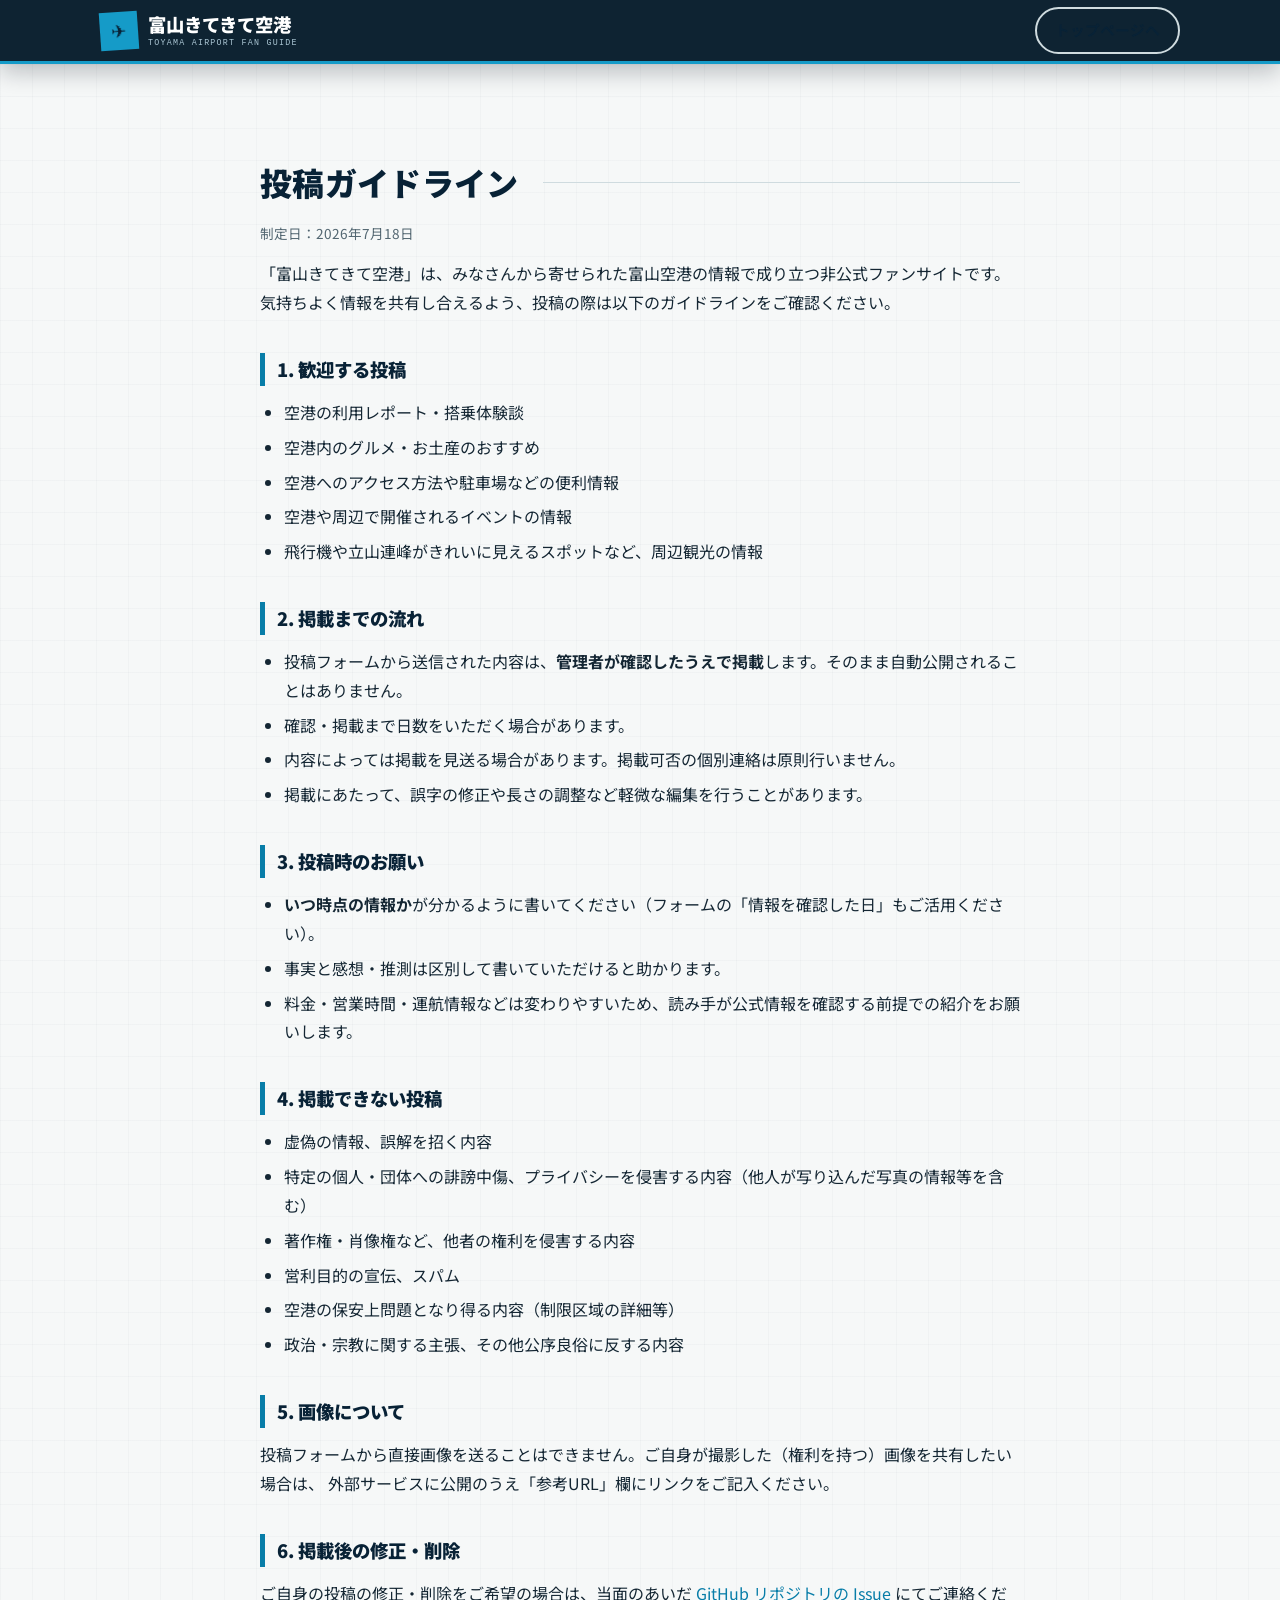
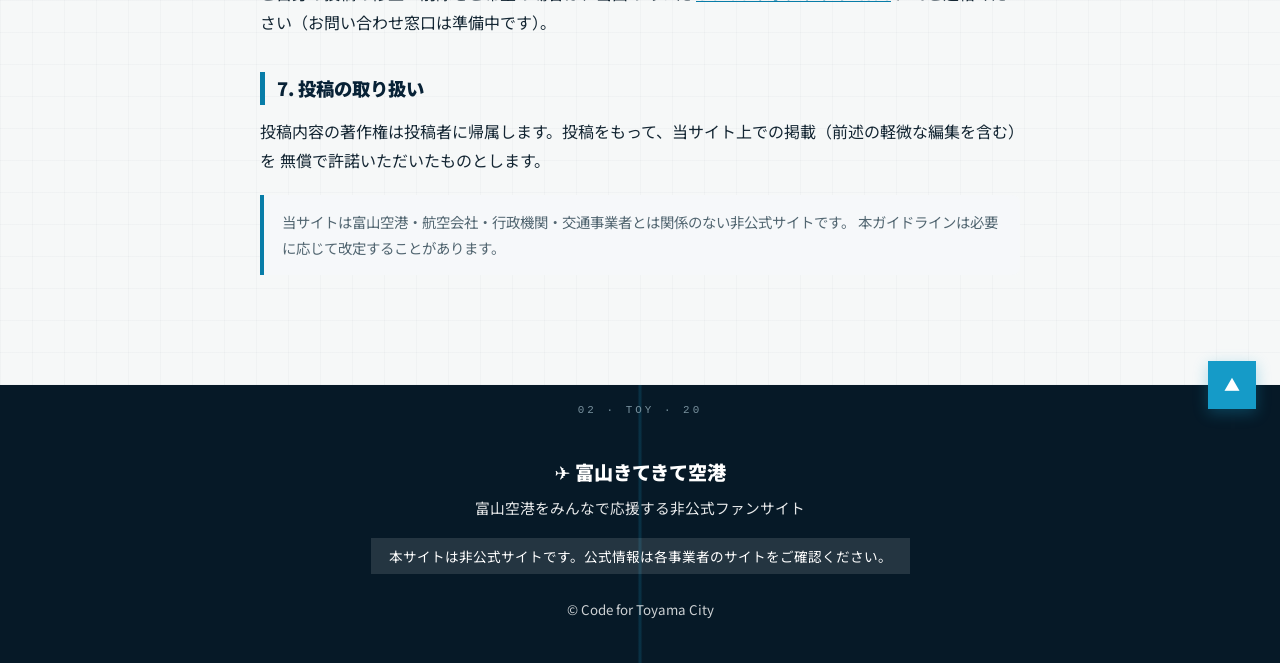
==== guidelines.html @ 268ac0ad "プライバシーポリシー・投稿ガイドライン・公式情報リンク集を独立ページとして追加 - privacy.html / guidelines.html / links.html を共通デザインで新設 - ト" ====
<!DOCTYPE html>
<html lang="ja">
<head>
  <meta charset="UTF-8">
  <meta name="viewport" content="width=device-width, initial-scale=1.0">
  <title>投稿ガイドライン｜富山きてきて空港</title>
  <meta name="description" content="富山空港を応援する非公式ファンサイト「富山きてきて空港」の投稿ガイドラインです。投稿から掲載までの流れと、投稿時のお願いをまとめています。">
  <link rel="canonical" href="https://codefortoyama.github.io/kitekite/guidelines.html">
  <link rel="icon" href="data:image/svg+xml,%3Csvg xmlns='http://www.w3.org/2000/svg' viewBox='0 0 100 100'%3E%3Crect width='100' height='100' rx='20' fill='%232b8fd6'/%3E%3Ctext x='50' y='68' font-size='52' text-anchor='middle'%3E%E2%9C%88%EF%B8%8F%3C/text%3E%3C/svg%3E">
  <link rel="preconnect" href="https://fonts.googleapis.com">
  <link rel="preconnect" href="https://fonts.gstatic.com" crossorigin>
  <link href="https://fonts.googleapis.com/css2?family=Noto+Sans+JP:wght@400;500;700;900&display=swap" rel="stylesheet">
  <link rel="stylesheet" href="css/style.css">
</head>
<body id="top" class="subpage">

  <header class="site-header is-scrolled">
    <div class="header-inner">
      <a class="site-logo" href="./">
        <span class="logo-mark" aria-hidden="true">✈</span>
        <span class="logo-copy">富山きてきて空港<small>TOYAMA AIRPORT FAN GUIDE</small></span>
      </a>
      <a class="subpage-back" href="./">トップページへ</a>
    </div>
  </header>

  <main class="subpage-main">
    <section class="section">
      <div class="section-inner section-inner-narrow doc">
        <h1 class="section-title">投稿ガイドライン</h1>
        <p class="doc-date">制定日：2026年7月18日</p>

        <p>
          「富山きてきて空港」は、みなさんから寄せられた富山空港の情報で成り立つ非公式ファンサイトです。
          気持ちよく情報を共有し合えるよう、投稿の際は以下のガイドラインをご確認ください。
        </p>

        <h2>1. 歓迎する投稿</h2>
        <ul>
          <li>空港の利用レポート・搭乗体験談</li>
          <li>空港内のグルメ・お土産のおすすめ</li>
          <li>空港へのアクセス方法や駐車場などの便利情報</li>
          <li>空港や周辺で開催されるイベントの情報</li>
          <li>飛行機や立山連峰がきれいに見えるスポットなど、周辺観光の情報</li>
        </ul>

        <h2>2. 掲載までの流れ</h2>
        <ul>
          <li>投稿フォームから送信された内容は、<strong>管理者が確認したうえで掲載</strong>します。そのまま自動公開されることはありません。</li>
          <li>確認・掲載まで日数をいただく場合があります。</li>
          <li>内容によっては掲載を見送る場合があります。掲載可否の個別連絡は原則行いません。</li>
          <li>掲載にあたって、誤字の修正や長さの調整など軽微な編集を行うことがあります。</li>
        </ul>

        <h2>3. 投稿時のお願い</h2>
        <ul>
          <li><strong>いつ時点の情報か</strong>が分かるように書いてください（フォームの「情報を確認した日」もご活用ください）。</li>
          <li>事実と感想・推測は区別して書いていただけると助かります。</li>
          <li>料金・営業時間・運航情報などは変わりやすいため、読み手が公式情報を確認する前提での紹介をお願いします。</li>
        </ul>

        <h2>4. 掲載できない投稿</h2>
        <ul>
          <li>虚偽の情報、誤解を招く内容</li>
          <li>特定の個人・団体への誹謗中傷、プライバシーを侵害する内容（他人が写り込んだ写真の情報等を含む）</li>
          <li>著作権・肖像権など、他者の権利を侵害する内容</li>
          <li>営利目的の宣伝、スパム</li>
          <li>空港の保安上問題となり得る内容（制限区域の詳細等）</li>
          <li>政治・宗教に関する主張、その他公序良俗に反する内容</li>
        </ul>

        <h2>5. 画像について</h2>
        <p>
          投稿フォームから直接画像を送ることはできません。ご自身が撮影した（権利を持つ）画像を共有したい場合は、
          外部サービスに公開のうえ「参考URL」欄にリンクをご記入ください。
        </p>

        <h2>6. 掲載後の修正・削除</h2>
        <p>
          ご自身の投稿の修正・削除をご希望の場合は、当面のあいだ
          <a href="https://github.com/codefortoyama/kitekite/issues" target="_blank" rel="noopener noreferrer">GitHub リポジトリの Issue</a>
          にてご連絡ください（お問い合わせ窓口は準備中です）。
        </p>

        <h2>7. 投稿の取り扱い</h2>
        <p>
          投稿内容の著作権は投稿者に帰属します。投稿をもって、当サイト上での掲載（前述の軽微な編集を含む）を
          無償で許諾いただいたものとします。
        </p>

        <p class="doc-note">
          当サイトは富山空港・航空会社・行政機関・交通事業者とは関係のない非公式サイトです。
          本ガイドラインは必要に応じて改定することがあります。
        </p>
      </div>
    </section>
  </main>

  <footer class="site-footer">
    <div class="footer-inner">
      <p class="footer-logo"><span aria-hidden="true">✈</span> 富山きてきて空港</p>
      <p class="footer-tagline">富山空港をみんなで応援する非公式ファンサイト</p>
      <p class="footer-unofficial">本サイトは非公式サイトです。公式情報は各事業者のサイトをご確認ください。</p>
      <p class="footer-copy"><small>&copy; Code for Toyama City</small></p>
    </div>
    <a class="back-to-top" href="#top" aria-label="ページ上部へ戻る">▲<span class="visually-hidden">ページ上部へ戻る</span></a>
  </footer>
</body>
</html>
---- css/style.css ----
/* ============================================================
   とやまきてきて空港：スタイルシート
   カラーテーマ：
   - 青空ブルー / 立山ホワイト / 富山湾ディープブルー / 自然グリーン
   - CTAと案内アクセントは空色ブルー
============================================================ */

:root {
  /* カラーパレット */
  --sky: #2b8fd6;          /* 青空ブルー（メイン） */
  --sky-light: #e8f4fc;    /* 淡い空色（背景） */
  --deep: #0f3a5f;         /* 富山湾ディープブルー（見出し・フッター） */
  --green: #3a9e6e;        /* 自然グリーン（アクセント） */
  --green-light: #e7f5ee;
  --accent: #159bc8;       /* 空色ブルー */
  --accent-dark: #087da8;
  --white: #ffffff;
  --text: #23313d;         /* 本文（コントラスト確保） */
  --text-sub: #5a6b78;
  --border: #d7e3ec;
  --danger: #c0392b;       /* エラー表示 */

  /* レイアウト */
  --header-h: 64px;
  --radius: 14px;
  --shadow: 0 4px 20px rgba(15, 58, 95, 0.10);
  --font: "Noto Sans JP", "Hiragino Kaku Gothic ProN", "Hiragino Sans",
          "Yu Gothic UI", "Meiryo", system-ui, sans-serif;
}

/* ---------- リセット・基礎 ---------- */
*, *::before, *::after { box-sizing: border-box; margin: 0; padding: 0; }

html {
  scroll-behavior: smooth;
  /* 固定ヘッダー分だけアンカー位置をずらす */
  scroll-padding-top: calc(var(--header-h) + 12px);
}

body {
  font-family: var(--font);
  color: var(--text);
  background: var(--white);
  line-height: 1.8;
  -webkit-font-smoothing: antialiased;
}

img { max-width: 100%; height: auto; display: block; }
a { color: var(--sky); }
a:hover { color: var(--deep); }

/* キーボードフォーカスを明確に表示 */
:focus-visible {
  outline: 3px solid var(--accent);
  outline-offset: 2px;
  border-radius: 4px;
}

/* 動きを減らす設定のユーザーにはアニメーションを止める */
@media (prefers-reduced-motion: reduce) {
  html { scroll-behavior: auto; }
  *, *::before, *::after {
    animation-duration: 0.01ms !important;
    animation-iteration-count: 1 !important;
    transition-duration: 0.01ms !important;
  }
}

/* hidden属性を確実に効かせる（display指定のある要素にも適用） */
[hidden] { display: none !important; }

/* スクリーンリーダー専用テキスト */
.visually-hidden {
  position: absolute; width: 1px; height: 1px;
  margin: -1px; padding: 0; overflow: hidden;
  clip: rect(0 0 0 0); white-space: nowrap; border: 0;
}

/* スキップリンク（フォーカス時のみ表示） */
.skip-link {
  position: absolute; left: 8px; top: -48px; z-index: 200;
  background: var(--deep); color: var(--white);
  padding: 10px 18px; border-radius: 0 0 8px 8px;
  text-decoration: none; transition: top 0.2s;
}
.skip-link:focus { top: 0; color: var(--white); }

/* ---------- ボタン共通 ---------- */
.btn {
  display: inline-flex; align-items: center; justify-content: center; gap: 8px;
  min-height: 48px;                 /* タップ領域を確保 */
  padding: 12px 28px;
  border: none; border-radius: 999px;
  font-family: inherit; font-size: 1rem; font-weight: 700;
  text-decoration: none; cursor: pointer;
  transition: transform 0.15s, box-shadow 0.15s, background 0.15s;
}
.btn:hover { transform: translateY(-2px); }
.btn:active { transform: translateY(0); }
.btn-primary {
  background: var(--accent); color: var(--white);
  box-shadow: 0 4px 14px rgba(239, 127, 26, 0.35);
}
.btn-primary:hover { background: var(--accent-dark); color: var(--white); }
.btn-secondary {
  background: var(--white); color: var(--deep);
  border: 2px solid var(--deep);
}
.btn-secondary:hover { background: var(--sky-light); color: var(--deep); }
.btn[disabled] { opacity: 0.6; cursor: not-allowed; transform: none; }

/* ============================================================
   1. ヘッダー
============================================================ */
.site-header {
  position: fixed; top: 0; left: 0; right: 0; z-index: 100;
  height: var(--header-h);
  background: rgba(255, 255, 255, 0.94);
  backdrop-filter: blur(8px);
  transition: box-shadow 0.2s;
}
.site-header.is-scrolled { box-shadow: 0 2px 12px rgba(15, 58, 95, 0.12); }

.header-inner {
  max-width: 1120px; height: 100%; margin: 0 auto; padding: 0 20px;
  display: flex; align-items: center; justify-content: space-between; gap: 16px;
}

.site-logo {
  font-size: 1.15rem; font-weight: 900; color: var(--deep);
  text-decoration: none; display: inline-flex; align-items: center; gap: 8px;
  white-space: nowrap;
}
.logo-mark {
  display: inline-grid; place-items: center;
  width: 34px; height: 34px; border-radius: 50%;
  background: var(--sky); color: var(--white); font-size: 1rem;
}

.global-nav ul {
  display: flex; align-items: center; gap: 4px; list-style: none;
}
.global-nav a {
  display: inline-flex; align-items: center;
  min-height: 44px; padding: 8px 14px;
  color: var(--text); text-decoration: none;
  font-weight: 500; border-radius: 8px;
}
.global-nav a:hover { background: var(--sky-light); color: var(--deep); }
.global-nav .nav-cta {
  background: var(--accent); color: var(--white); font-weight: 700;
  border-radius: 999px; padding: 8px 20px; margin-left: 8px;
}
.global-nav .nav-cta:hover { background: var(--accent-dark); color: var(--white); }

/* ハンバーガーボタン（モバイルのみ） */
.nav-toggle {
  display: none;
  flex-direction: column; justify-content: center; gap: 5px;
  width: 48px; height: 48px;
  background: none; border: none; cursor: pointer; padding: 12px;
}
.nav-toggle-bar {
  display: block; width: 24px; height: 3px; border-radius: 2px;
  background: var(--deep); transition: transform 0.2s, opacity 0.2s;
}
.nav-toggle[aria-expanded="true"] .nav-toggle-bar:nth-child(1) { transform: translateY(8px) rotate(45deg); }
.nav-toggle[aria-expanded="true"] .nav-toggle-bar:nth-child(2) { opacity: 0; }
.nav-toggle[aria-expanded="true"] .nav-toggle-bar:nth-child(3) { transform: translateY(-8px) rotate(-45deg); }

/* ============================================================
   2. メインビジュアル
============================================================ */
.hero {
  position: relative;
  padding: calc(var(--header-h) + 48px) 20px 0;
  min-height: 620px;
  display: flex; align-items: flex-start;
  overflow: hidden;
}
.hero-bg { position: absolute; inset: 0; z-index: -1; }
.hero-sky { width: 100%; height: 100%; }

@keyframes plane-fly {
  from { transform: translateX(0); }
  to   { transform: translateX(28px); }
}
.hero-plane { animation: plane-fly 5s ease-in-out infinite alternate; }

.hero-content {
  max-width: 1120px; margin: 0 auto; width: 100%;
  padding-bottom: 100px;
}

.unofficial-badge {
  display: inline-block;
  background: var(--deep); color: var(--white);
  font-size: 0.85rem; font-weight: 500;
  padding: 6px 16px; border-radius: 999px;
  margin-bottom: 24px;
}
.unofficial-badge strong { color: #ffd98a; }

.hero-title {
  font-size: clamp(2.1rem, 5.5vw, 3.6rem);
  font-weight: 900; color: var(--deep);
  line-height: 1.3; letter-spacing: 0.02em;
  text-shadow: 0 2px 12px rgba(255, 255, 255, 0.8);
}
.hero-sub {
  font-size: clamp(1.05rem, 2.4vw, 1.4rem);
  font-weight: 700; color: var(--sky);
  margin-top: 14px;
  text-shadow: 0 1px 8px rgba(255, 255, 255, 0.9);
}
.hero-note {
  max-width: 560px; margin-top: 18px;
  font-size: 0.95rem; color: var(--text);
  background: rgba(255, 255, 255, 0.78);
  padding: 12px 16px; border-radius: var(--radius);
}
.hero-cta { display: flex; flex-wrap: wrap; gap: 14px; margin-top: 28px; }

/* ============================================================
   セクション共通
============================================================ */
.section { padding: 88px 20px; }
.section-inner { max-width: 1120px; margin: 0 auto; }
.section-inner-narrow { max-width: 760px; }

.section-title {
  font-size: clamp(1.4rem, 3.4vw, 2rem);
  font-weight: 900; color: var(--deep);
  line-height: 1.4; margin-bottom: 16px;
  display: flex; align-items: center; gap: 10px; flex-wrap: wrap;
}
.section-icon {
  display: inline-grid; place-items: center;
  width: 46px; height: 46px; border-radius: 12px;
  background: var(--sky-light); font-size: 1.4rem;
  flex-shrink: 0;
}
.section-lead { max-width: 760px; color: var(--text-sub); margin-bottom: 32px; }

.sample-tag {
  display: inline-block;
  background: #fff3e2; color: #8a5200;
  border: 1px solid #f0cf9a;
  font-size: 0.85rem; font-weight: 700;
  padding: 4px 14px; border-radius: 999px;
  margin-bottom: 16px;
}

/* ============================================================
   3. フライトマップ
============================================================ */
.section-map { background: var(--sky-light); }

.map-wrap {
  position: relative;
  z-index: 0; /* Leafletのパネルが固定ヘッダーより手前に出ないよう文脈を閉じる */
  border-radius: var(--radius); overflow: hidden;
  box-shadow: var(--shadow); background: var(--white);
}
.map-badge {
  position: absolute; top: 12px; right: 12px;
  z-index: 1100; /* Leafletコントロール（〜1000）より手前 */
  background: var(--deep); color: var(--white);
  font-size: 0.8rem; font-weight: 700;
  padding: 4px 12px; border-radius: 999px;
  pointer-events: none;
}
.map-frame {
  display: block; width: 100%; height: 500px; border: 0;
  background: var(--sky-light);
}
.map-status {
  font-size: 0.88rem; font-weight: 700; color: var(--deep);
  padding: 10px 16px 0; background: var(--white);
}
.map-legend {
  font-size: 0.82rem; color: var(--text);
  padding: 6px 16px 0; background: var(--white);
}
.map-legend-toy {
  display: inline-grid; place-items: center;
  width: 20px; height: 20px; border-radius: 50%;
  background: #fdecea; color: #d93025; font-size: 0.8rem;
}
.map-caption {
  font-size: 0.8rem; color: var(--text-sub);
  padding: 6px 16px 12px; background: var(--white);
}

/* 公式フライト情報への誘導ボタン */
.map-actions { text-align: center; margin-top: 28px; }
.external-icon { font-size: 0.85em; }
.map-note {
  font-size: 0.85rem; color: var(--text-sub);
  margin-top: 14px; max-width: 560px;
  margin-left: auto; margin-right: auto;
}

/* 航空機マーカー（LeafletのdivIcon） */
.plane-icon { background: none; border: none; }
.plane-icon svg { filter: drop-shadow(0 1px 2px rgba(15, 58, 95, 0.4)); }

/* Leafletのポップアップをサイトのフォントに合わせる */
.leaflet-container { font-family: var(--font); }
.leaflet-popup-content { line-height: 1.7; }

/* ============================================================
   4. 移動時間比較
============================================================ */
.compare-legend {
  display: flex; flex-wrap: wrap; gap: 10px 22px;
  margin-bottom: 14px; font-size: 0.9rem; font-weight: 700;
}
.legend-item { display: inline-flex; align-items: center; gap: 6px; }
.legend-icon {
  display: inline-grid; place-items: center;
  width: 28px; height: 28px; border-radius: 50%;
  font-size: 0.9rem;
}
.legend-plane .legend-icon { background: #dff0fb; }
.legend-train .legend-icon { background: var(--green-light); }
.legend-even  .legend-icon { background: #f0f0f0; }
.legend-plane { color: var(--sky); }
.legend-train { color: var(--green); }
.legend-even  { color: var(--text-sub); }

/* --- 小見出し（所要時間でくらべる／運賃でくらべる） --- */
.compare-subtitle {
  font-size: 1.15rem; font-weight: 900; color: var(--deep);
  margin: 0 0 14px;
  padding-left: 12px; border-left: 5px solid var(--sky);
}
.compare-subtitle + .sample-tag { margin-bottom: 14px; }
.compare-disclaimer + .compare-subtitle { margin-top: 48px; }

/* --- 運賃表（金額は折り返し可） --- */
.fare-table { min-width: 720px; }
.fare-table .time-cell { white-space: normal; }
.fare-table tbody th { min-width: 130px; }

/* --- 方向切り替えタブ --- */
.compare-tabs {
  display: inline-flex; gap: 6px;
  background: #eef3f7; border-radius: 999px; padding: 6px;
  margin-bottom: 20px;
}
.compare-tab {
  min-height: 48px; padding: 10px 26px;
  border: none; border-radius: 999px;
  background: transparent; color: var(--text-sub);
  font-family: inherit; font-size: 0.98rem; font-weight: 700;
  cursor: pointer; transition: background 0.15s, color 0.15s;
}
.compare-tab:hover { color: var(--deep); }
.compare-tab.is-active {
  background: var(--deep); color: var(--white);
  box-shadow: 0 2px 8px rgba(15, 58, 95, 0.25);
}

/* --- PC：比較表 --- */
.compare-table-wrap {
  overflow-x: auto;
  border-radius: var(--radius);
  box-shadow: var(--shadow);
}
.compare-table {
  width: 100%; min-width: 880px;
  border-collapse: collapse; background: var(--white);
  font-size: 0.92rem;
}
.compare-table thead th {
  background: var(--deep); color: var(--white);
  padding: 14px 14px; text-align: left; font-weight: 700;
  white-space: nowrap;
}
.compare-table tbody th,
.compare-table tbody td {
  padding: 14px; border-bottom: 1px solid var(--border);
  text-align: left; vertical-align: top;
}
.compare-table tbody tr:last-child th,
.compare-table tbody tr:last-child td { border-bottom: none; }
.compare-table tbody th { font-weight: 700; color: var(--deep); min-width: 150px; }
.time-cell { font-weight: 700; white-space: nowrap; }
.time-train { color: var(--green); }
.time-plane { color: var(--sky); }

/* 行の背景で「どちらが便利か」をさりげなく表現（色以外にバッジでも表示） */
.compare-table tr.adv-plane { background: #f4fafe; }
.compare-table tr.adv-train { background: #f5fbf8; }

.adv-badge {
  display: inline-flex; align-items: center; gap: 4px;
  font-size: 0.78rem; font-weight: 700;
  padding: 2px 10px; border-radius: 999px;
  margin-top: 6px;
}
.adv-plane .adv-badge { background: #dff0fb; color: #14608f; }
.adv-train .adv-badge { background: var(--green-light); color: #1e6e49; }
.adv-even  .adv-badge { background: #eef1f4; color: #4a5560; }
.compare-table .adv-badge { display: table; }

/* --- スマホ：カード表示（デフォルト非表示、モバイルで切替） --- */
.compare-cards { display: none; }
.compare-card {
  background: var(--white); border-radius: var(--radius);
  box-shadow: var(--shadow); padding: 20px;
  border-top: 4px solid var(--border);
}
.compare-card.adv-plane { border-top-color: var(--sky); }
.compare-card.adv-train { border-top-color: var(--green); }
.compare-card.adv-even  { border-top-color: #a9b6c0; }
.compare-card-title { font-size: 1.1rem; color: var(--deep); margin-bottom: 4px; }
.compare-card-row { margin-top: 12px; }
.compare-card-mode { font-size: 0.95rem; }
.compare-card-mode strong { font-size: 1.05rem; margin-left: 4px; }
.compare-card-route { font-size: 0.83rem; color: var(--text-sub); }
.compare-card-point {
  margin-top: 14px; font-size: 0.88rem;
  background: var(--sky-light); border-radius: 8px; padding: 10px 12px;
}

.compare-disclaimer {
  margin-top: 24px; font-size: 0.85rem; color: var(--text-sub);
  background: #f6f8fa; border-left: 4px solid var(--sky);
  padding: 14px 18px; border-radius: 0 8px 8px 0;
}

/* ============================================================
   5. 投稿一覧
============================================================ */
.section-posts { background: linear-gradient(180deg, var(--white), var(--sky-light)); }

.post-filters { display: flex; flex-wrap: wrap; gap: 10px; margin-bottom: 30px; }
.filter-btn {
  min-height: 44px; padding: 8px 18px;
  border: 2px solid var(--border); border-radius: 999px;
  background: var(--white); color: var(--text);
  font-family: inherit; font-size: 0.92rem; font-weight: 500;
  cursor: pointer; transition: background 0.15s, border-color 0.15s;
}
.filter-btn:hover { border-color: var(--sky); }
.filter-btn.is-active {
  background: var(--deep); border-color: var(--deep); color: var(--white);
  font-weight: 700;
}

.post-grid {
  display: grid; grid-template-columns: repeat(3, 1fr); gap: 24px;
}

.post-card {
  position: relative;
  background: var(--white); border-radius: var(--radius);
  box-shadow: var(--shadow); overflow: hidden;
  display: flex; flex-direction: column;
}
.sample-badge {
  position: absolute; top: 12px; left: 12px; z-index: 2;
  background: rgba(15, 58, 95, 0.85); color: var(--white);
  font-size: 0.75rem; font-weight: 700;
  padding: 3px 10px; border-radius: 999px;
}
.post-image { width: 100%; height: 150px; object-fit: cover; }
.post-image-placeholder {
  display: grid; place-items: center; font-size: 3rem;
  background: linear-gradient(135deg, #cde7f8, #eaf5fc);
}
.post-body { padding: 18px 20px 20px; display: flex; flex-direction: column; flex: 1; }
.post-meta {
  display: flex; align-items: center; gap: 10px; flex-wrap: wrap;
  font-size: 0.82rem; color: var(--text-sub); margin-bottom: 8px;
}
.category-badge {
  font-size: 0.78rem; font-weight: 700;
  padding: 3px 12px; border-radius: 999px;
  background: var(--sky-light); color: #14608f;
}
/* カテゴリーごとの色分け */
.cat-flight   { background: #dff0fb; color: #14608f; }
.cat-access   { background: #e7f5ee; color: #1e6e49; }
.cat-gourmet  { background: #fdeee0; color: #97570f; }
.cat-souvenir { background: #f8e9f1; color: #8f2f66; }
.cat-sightsee { background: #e9f0e2; color: #4a6b1f; }
.cat-event    { background: #f3ecfa; color: #5f3b8f; }
.cat-tips     { background: #fdf5d7; color: #7d6000; }
.cat-report   { background: #e8ecf5; color: #2f4b8f; }

.post-title { font-size: 1.05rem; color: var(--deep); line-height: 1.5; margin-bottom: 6px; }
.post-author { font-size: 0.82rem; color: var(--text-sub); margin-bottom: 10px; }
.post-text { font-size: 0.92rem; flex: 1; }
.post-url { margin-top: 10px; font-size: 0.88rem; }

.post-footer { margin-top: 16px; }
.helpful-btn {
  min-height: 44px; padding: 8px 18px;
  border: 2px solid var(--border); border-radius: 999px;
  background: var(--white); font-family: inherit;
  font-size: 0.88rem; font-weight: 700; color: var(--text);
  cursor: pointer; transition: background 0.15s, border-color 0.15s;
}
.helpful-btn:hover { border-color: var(--accent); }
.helpful-btn.is-clicked {
  background: #fff3e2; border-color: var(--accent); color: var(--accent-dark);
}
.helpful-count { margin-left: 2px; }
.post-caution { margin-top: 10px; font-size: 0.78rem; color: #8a5200; }

.posts-empty {
  text-align: center; padding: 60px 20px;
  background: var(--white); border-radius: var(--radius); box-shadow: var(--shadow);
}
.posts-empty-icon { font-size: 3rem; margin-bottom: 10px; }

/* ============================================================
   6. 投稿フォーム
============================================================ */
/* Googleフォーム埋め込み */
.gform-wrap {
  background: var(--white); border-radius: var(--radius);
  box-shadow: var(--shadow); overflow: hidden;
}
.gform-frame {
  display: block; width: 100%; height: 1450px; border: 0;
}
.gform-note { margin-top: 14px; font-size: 0.85rem; color: var(--text-sub); }

/* 自作フォーム（現在は未使用・Formspree等への接続時に再利用可） */
.post-form, .form-confirm, .form-success {
  background: var(--white); border-radius: var(--radius);
  box-shadow: var(--shadow); padding: 34px 30px;
}
.form-legend { font-size: 0.9rem; color: var(--text-sub); margin-bottom: 22px; }

.form-field { margin-bottom: 22px; }
.form-field > label {
  display: block; font-weight: 700; margin-bottom: 8px; color: var(--deep);
}
.required-mark, .optional-mark {
  display: inline-block; font-size: 0.72rem; font-weight: 700;
  padding: 2px 8px; border-radius: 4px; vertical-align: middle; margin-left: 4px;
}
.required-mark { background: var(--danger); color: var(--white); }
.optional-mark { background: #eef1f4; color: var(--text-sub); }

.form-field input[type="text"],
.form-field input[type="email"],
.form-field input[type="url"],
.form-field input[type="date"],
.form-field select,
.form-field textarea {
  width: 100%; min-height: 48px;
  padding: 12px 14px;
  border: 2px solid var(--border); border-radius: 10px;
  font-family: inherit; font-size: 1rem; color: var(--text);
  background: var(--white);
  transition: border-color 0.15s;
}
.form-field textarea { resize: vertical; }
.form-field input:focus, .form-field select:focus, .form-field textarea:focus {
  border-color: var(--sky); outline: none;
  box-shadow: 0 0 0 3px rgba(43, 143, 214, 0.2);
}
.form-field [aria-invalid="true"] { border-color: var(--danger); }
.form-field input[type="file"] { padding: 10px 4px; border: none; min-height: auto; }

.field-hint { font-size: 0.82rem; color: var(--text-sub); margin-top: 6px; }
.field-error { font-size: 0.86rem; font-weight: 700; color: var(--danger); margin-top: 6px; }

/* ハニーポット：視覚・支援技術どちらからも隠す（スパムボット対策） */
.hp-field {
  position: absolute; left: -9999px; width: 1px; height: 1px;
  overflow: hidden;
}

.form-field-check {
  display: grid; grid-template-columns: auto 1fr; gap: 10px;
  align-items: start;
}
.form-field-check input[type="checkbox"] {
  width: 24px; height: 24px; margin-top: 4px; accent-color: var(--sky);
}
.form-field-check label { font-weight: 500; }
.form-field-check .field-error { grid-column: 1 / -1; }

.form-error-summary {
  background: #fdecea; border: 2px solid var(--danger); color: var(--danger);
  font-weight: 700; font-size: 0.92rem;
  padding: 14px 18px; border-radius: 10px; margin-bottom: 22px;
}

.btn-submit { width: 100%; font-size: 1.08rem; }

/* 確認画面 */
.form-confirm h3 { color: var(--deep); margin-bottom: 18px; font-size: 1.2rem; }
.form-confirm dl {
  display: grid; grid-template-columns: 10em 1fr; gap: 10px 16px;
  font-size: 0.95rem; margin-bottom: 26px;
}
.form-confirm dt { font-weight: 700; color: var(--text-sub); }
.form-confirm dd { overflow-wrap: anywhere; white-space: pre-wrap; }
.confirm-actions { display: flex; gap: 14px; flex-wrap: wrap; }
.confirm-actions .btn { flex: 1; min-width: 160px; }

/* 成功画面 */
.form-success { text-align: center; }
.form-success:focus { outline: none; }
.form-success-icon { font-size: 3rem; }
.form-success-title { font-size: 1.25rem; font-weight: 900; color: var(--deep); margin: 8px 0; }
.form-success .btn { margin-top: 20px; }

/* ============================================================
   7. サイトについて
============================================================ */
.section-about { background: var(--green-light); }
.about-body p { margin-bottom: 16px; }
.about-links {
  list-style: none; margin-top: 28px;
  display: grid; grid-template-columns: repeat(2, 1fr); gap: 12px;
}
.about-links a {
  display: flex; align-items: center; justify-content: space-between; gap: 8px;
  min-height: 52px; padding: 12px 18px;
  background: var(--white); border-radius: 10px;
  color: var(--text); text-decoration: none; font-weight: 500;
  box-shadow: 0 2px 8px rgba(15, 58, 95, 0.08);
}
.link-pending { cursor: default; }
.pending-tag {
  font-size: 0.75rem; font-weight: 700;
  background: #eef1f4; color: var(--text-sub);
  padding: 2px 10px; border-radius: 999px; flex-shrink: 0;
}

/* ============================================================
   8. 空港の諸元・就航機材
============================================================ */
.specs-subtitle {
  font-size: 1.15rem; font-weight: 900; color: var(--deep);
  margin: 34px 0 16px;
  padding-left: 12px; border-left: 5px solid var(--sky);
}
.specs-subtitle:first-of-type { margin-top: 0; }

/* 諸元リスト（定義リストをカード状のグリッドで表示） */
.spec-list {
  display: grid; grid-template-columns: repeat(2, 1fr); gap: 12px;
}
.spec-item {
  display: grid; grid-template-columns: 8.5em 1fr; gap: 12px;
  background: var(--white); border: 1px solid var(--border);
  border-radius: 10px; padding: 14px 18px;
}
.spec-item dt {
  font-weight: 700; color: var(--sky);
  border-right: 1px solid var(--border); padding-right: 10px;
}
.spec-item dd { color: var(--text); }

/* 機材カード */
.aircraft-grid {
  display: grid; grid-template-columns: repeat(3, 1fr); gap: 24px;
}
.aircraft-card {
  background: var(--white); border-radius: var(--radius);
  box-shadow: var(--shadow); overflow: hidden;
  display: flex; flex-direction: column;
}
.aircraft-art {
  background: linear-gradient(180deg, #d9eefb, #f3fafe);
  padding: 14px 10px 6px;
}
.aircraft-art svg { width: 100%; height: auto; display: block; }
.aircraft-art img { width: 100%; height: auto; display: block; border-radius: 10px; }
.aircraft-body { padding: 16px 20px 20px; }
.aircraft-name { font-size: 1rem; color: var(--deep); margin-bottom: 6px; }
.aircraft-desc { font-size: 0.9rem; color: var(--text-sub); }
.aircraft-credit { margin-top: 8px; font-size: 0.78rem; color: var(--text-sub); line-height: 1.5; }
.aircraft-credit a { color: var(--sky); }

.specs-disclaimer {
  margin-top: 24px; font-size: 0.85rem; color: var(--text-sub);
  background: #f6f8fa; border-left: 4px solid var(--sky);
  padding: 14px 18px; border-radius: 0 8px 8px 0;
}

/* ============================================================
   9. フッター
============================================================ */
.site-footer {
  position: relative;
  background: var(--deep); color: var(--white);
  padding: 56px 20px 40px; text-align: center;
}
.footer-logo { font-size: 1.2rem; font-weight: 900; }
.footer-tagline { margin-top: 6px; font-size: 0.92rem; opacity: 0.9; }
.footer-unofficial {
  display: inline-block; margin-top: 16px;
  font-size: 0.85rem; background: rgba(255, 255, 255, 0.12);
  padding: 6px 18px; border-radius: 999px;
}
.footer-copy { margin-top: 20px; opacity: 0.8; }

.back-to-top {
  position: absolute; right: 24px; top: -24px;
  display: grid; place-items: center;
  width: 48px; height: 48px; border-radius: 50%;
  background: var(--accent); color: var(--white);
  text-decoration: none; font-size: 1rem;
  box-shadow: 0 4px 14px rgba(239, 127, 26, 0.4);
  transition: transform 0.15s;
}
.back-to-top:hover { transform: translateY(-3px); color: var(--white); }

/* ============================================================
   レスポンシブ
============================================================ */

/* --- タブレット（〜1023px） --- */
@media (max-width: 1023px) {
  .post-grid { grid-template-columns: repeat(2, 1fr); }
  .aircraft-grid { grid-template-columns: repeat(2, 1fr); }
}

/* --- モバイル（〜767px） --- */
@media (max-width: 767px) {
  .section { padding: 64px 16px; }

  /* ハンバーガーメニュー */
  .nav-toggle { display: flex; }
  .global-nav {
    position: fixed; top: var(--header-h); left: 0; right: 0;
    background: var(--white);
    box-shadow: 0 10px 24px rgba(15, 58, 95, 0.15);
    transform: translateY(-8px); opacity: 0; visibility: hidden;
    transition: transform 0.2s, opacity 0.2s, visibility 0.2s;
  }
  .global-nav.is-open { transform: translateY(0); opacity: 1; visibility: visible; }
  .global-nav ul { flex-direction: column; align-items: stretch; gap: 0; padding: 10px 16px 18px; }
  .global-nav a { min-height: 52px; font-size: 1.02rem; }
  .global-nav .nav-cta { margin: 10px 0 0; justify-content: center; }

  .hero { min-height: 560px; }
  .hero-cta .btn { width: 100%; }

  /* マップの高さ：スマホは約350px */
  .map-frame { height: 350px; }
  .map-actions .btn { width: 100%; }

  /* 方向タブは横幅いっぱいに */
  .compare-tabs { display: flex; width: 100%; }
  .compare-tab { flex: 1; padding: 10px 8px; }

  /* 比較：表を隠してカード表示へ */
  .compare-table-wrap { display: none; }
  .compare-cards { display: grid; gap: 16px; }

  .post-grid { grid-template-columns: 1fr; }

  /* スマホはフォームが縦に伸びるため高さを増やす */
  .gform-frame { height: 1600px; }

  .post-form, .form-confirm, .form-success { padding: 26px 18px; }
  .form-confirm dl { grid-template-columns: 1fr; gap: 2px; }
  .form-confirm dt { margin-top: 12px; }

  .about-links { grid-template-columns: 1fr; }

  /* 諸元・機材：1カラムに */
  .spec-list { grid-template-columns: 1fr; }
  .spec-item { grid-template-columns: 7em 1fr; }
  .aircraft-grid { grid-template-columns: 1fr; }

  .back-to-top { right: 16px; }
}

/* ============================================================
   AIRPORT TERMINAL THEME
   案内サイン、出発便ボード、滑走路の光をモチーフにした外観
============================================================ */
:root {
  --sky: #087da8;
  --sky-light: #edf4f6;
  --deep: #082236;
  --green: #16835d;
  --green-light: #e6f2ed;
  --accent: #159bc8;
  --accent-dark: #087da8;
  --button-sky: #159bc8;
  --button-sky-dark: #087da8;
  --text: #142633;
  --text-sub: #526671;
  --border: #cfdbdf;
  --radius: 0;
  --shadow: 0 14px 36px rgba(8, 34, 54, 0.1);
}

body {
  background-color: #f6f8f8;
  background-image: linear-gradient(rgba(8, 34, 54, .025) 1px, transparent 1px),
                    linear-gradient(90deg, rgba(8, 34, 54, .025) 1px, transparent 1px);
  background-size: 32px 32px;
}

/* 空港の案内サインを思わせるヘッダー */
.site-header {
  background: rgba(7, 28, 44, .97);
  border-bottom: 3px solid var(--accent);
  backdrop-filter: blur(12px);
}
.site-header.is-scrolled { box-shadow: 0 8px 24px rgba(3, 16, 26, .25); }
.site-logo { color: var(--white); gap: 10px; }
.site-logo:hover { color: var(--white); }
.logo-copy { display: flex; flex-direction: column; line-height: 1.15; }
.logo-copy small {
  margin-top: 3px; color: #a9c4d2; font-family: ui-monospace, SFMono-Regular, Menlo, monospace;
  font-size: .52rem; font-weight: 500; letter-spacing: .15em;
}
.logo-mark {
  width: 38px; height: 38px; border-radius: 5px;
  background: var(--accent); color: var(--deep); font-size: 1.15rem;
  transform: rotate(-4deg);
}
.global-nav a { color: #d9e7ed; border-radius: 4px; }
.global-nav a:hover { background: rgba(255, 255, 255, .1); color: var(--white); }
.global-nav .nav-cta,
.global-nav .nav-cta:hover { color: var(--white); border-radius: 4px; }
.global-nav .nav-cta { background: var(--button-sky); }
.global-nav .nav-cta:hover { background: var(--button-sky-dark); }
.nav-toggle-bar { background: var(--white); }

/* 滑走路ヒーロー */
.hero {
  min-height: 720px;
  padding: calc(var(--header-h) + 58px) 20px 36px;
  align-items: center;
}
.hero::after {
  content: ""; position: absolute; inset: 0; z-index: -1;
  background: linear-gradient(90deg, rgba(3, 17, 28, .77) 0%, rgba(3, 17, 28, .5) 48%, rgba(3, 17, 28, .12) 100%);
}
.hero-bg { background: var(--deep); }
.hero-content {
  display: grid; grid-template-columns: minmax(0, 1fr);
  align-items: center;
  padding-bottom: 0;
}
.hero-copy { max-width: 650px; }
.unofficial-badge {
  margin-bottom: 22px; padding: 5px 11px; border-radius: 3px;
  background: var(--accent); color: var(--deep);
  font-family: ui-monospace, SFMono-Regular, Menlo, monospace;
  font-size: .72rem; font-weight: 900; letter-spacing: .13em;
}
.hero-kicker {
  display: flex; align-items: center; gap: 14px; margin-bottom: 10px;
  color: #8ed8f2; font-family: ui-monospace, SFMono-Regular, Menlo, monospace;
  font-size: .82rem; font-weight: 700; letter-spacing: .14em;
}
.hero-kicker::before { content: ""; width: 34px; height: 2px; background: var(--accent); }
.hero-kicker span {
  padding: 2px 7px; border: 1px solid rgba(142, 216, 242, .45); border-radius: 3px;
  color: #d8f4fe; letter-spacing: .08em;
}
.hero-title {
  max-width: 650px; color: var(--white); line-height: 1.2;
  font-size: clamp(2.6rem, 5.6vw, 4.8rem); letter-spacing: .035em;
  text-shadow: 0 3px 25px rgba(0, 0, 0, .35);
}
.hero-title::after {
  content: ""; display: block; width: 88px; height: 5px; margin-top: 20px;
  background: var(--accent);
}
.hero-sub { margin-top: 20px; color: #e4f2f7; text-shadow: none; }
.hero-note {
  max-width: 600px; margin-top: 14px; padding: 0; border-radius: 0;
  background: transparent; color: #bfd0d8;
}
.hero-cta { margin-top: 30px; }
.hero .btn { border-radius: 5px; }
.hero .btn-primary { color: var(--white); box-shadow: 0 8px 20px rgba(21, 155, 200, .3); }
.hero .btn-secondary { color: var(--white); border-color: rgba(255, 255, 255, .65); background: rgba(5, 25, 40, .42); }
.hero .btn-secondary:hover { color: var(--white); background: rgba(255, 255, 255, .12); }
.hero-unofficial {
  display: inline-flex; align-items: center; gap: 9px;
  margin: 0 0 14px; padding: 8px 12px;
  border: 1px solid rgba(255, 255, 255, .26);
  background: rgba(3, 17, 28, .34);
  color: #d6e6ee; font-size: .96rem; line-height: 1.45;
}
.hero-unofficial strong { color: var(--accent); }

/* セクションを搭乗エリアのパネルとして統一 */
.section { position: relative; padding-top: 96px; padding-bottom: 96px; }
.section-title { align-items: stretch; gap: 14px; letter-spacing: .01em; }
.section-title::after {
  content: ""; align-self: center; flex: 1; min-width: 60px; height: 1px;
  margin-left: 10px; background: var(--border);
}
.section-icon {
  width: 48px; height: 48px; border-radius: 4px;
  background: var(--deep); color: var(--white);
  box-shadow: inset 0 -4px 0 var(--accent);
}
.section-lead { border-left: 3px solid var(--accent); padding-left: 18px; }
.section-compare { background: #f6f8f8; }
.section-map { background: #e6eef1; }
.section-posts { background: #f6f8f8; }
.section-form { background: #e9eff1; }
.section-about { background: #dce8e6; }
.compare-subtitle, .specs-subtitle { border-left-color: var(--accent); }
.sample-tag { border-radius: 3px; }

/* 案内板・搭乗券らしいUI */
.compare-tabs { border-radius: 5px; background: #dfe7ea; }
.compare-tab { border-radius: 3px; }
.compare-table-wrap, .map-wrap, .gform-wrap { border-radius: 6px; border: 1px solid var(--border); }
.compare-table thead th { background: var(--deep); border-right: 1px solid #29485d; }
.compare-card, .post-card, .aircraft-card {
  border-radius: 7px; border: 1px solid var(--border); box-shadow: 0 10px 28px rgba(8, 34, 54, .08);
}
.compare-card { position: relative; overflow: hidden; }
.compare-card::after {
  content: ""; position: absolute; top: 12px; right: -7px; width: 14px; height: 14px;
  border-radius: 50%; background: #f6f8f8; border: 1px solid var(--border);
}
.filter-btn, .helpful-btn { border-radius: 4px; }
.post-image-placeholder { background: linear-gradient(145deg, #092438, #17617b); color: var(--white); }
.sample-badge, .category-badge, .adv-badge { border-radius: 3px; }
.map-badge { border-radius: 3px; background: var(--accent); color: var(--deep); }
.spec-item { border-radius: 5px; border-left: 4px solid var(--accent); }
.spec-item dt { color: var(--deep); }
.aircraft-art { background: linear-gradient(180deg, #d7e6eb 0%, #f4f7f8 70%, #c5d2d6 71%, #edf1f2 100%); }
.about-links a { border-radius: 5px; border-left: 4px solid var(--accent); }

.btn { border-radius: 5px; }
.btn-primary { background: var(--button-sky); color: var(--white); box-shadow: 0 5px 16px rgba(21, 155, 200, .3); }
.btn-primary:hover { background: var(--button-sky-dark); color: var(--white); }
.site-footer {
  padding-top: 70px; background-color: #061927;
  background-image: linear-gradient(90deg, transparent 49.8%, rgba(21, 155, 200, .22) 50%, transparent 50.2%);
}
.site-footer::before {
  content: "02  ·  TOY  ·  20"; position: absolute; top: 16px; left: 50%; transform: translateX(-50%);
  color: #77909d; font-family: ui-monospace, SFMono-Regular, Menlo, monospace;
  font-size: .68rem; letter-spacing: .28em; white-space: nowrap;
}
.back-to-top { border-radius: 5px; background: var(--button-sky); color: var(--white); box-shadow: 0 4px 14px rgba(21, 155, 200, .32); }
.back-to-top:hover { background: var(--button-sky-dark); }

/* 案内板らしい直線的なエッジ */
.btn,
.site-logo,
.logo-mark,
.global-nav a,
.global-nav .nav-cta,
.unofficial-badge,
.hero-kicker span,
.section-icon,
.sample-tag,
.compare-tabs,
.compare-tab,
.compare-table-wrap,
.map-wrap,
.map-badge,
.compare-card,
.compare-card-point,
.compare-disclaimer,
.post-card,
.sample-badge,
.category-badge,
.adv-badge,
.filter-btn,
.helpful-btn,
.gform-wrap,
.post-form,
.form-confirm,
.form-success,
.form-field input,
.form-field select,
.form-field textarea,
.required-mark,
.optional-mark,
.form-error-summary,
.aircraft-card,
.spec-item,
.specs-disclaimer,
.posts-empty,
.about-links a,
.pending-tag,
.footer-unofficial,
.back-to-top {
  border-radius: 0;
}
.compare-card::after { display: none; }

@media (max-width: 1023px) {
  .hero-title { font-size: clamp(2.55rem, 6.4vw, 4rem); }
}

@media (max-width: 767px) {
  .global-nav { background: var(--deep); border-bottom: 3px solid var(--accent); }
  .global-nav a { color: var(--white); }
  .hero { min-height: 0; padding: calc(var(--header-h) + 42px) 16px 42px; }
  .hero::after { background: rgba(3, 17, 28, .69); }
  .hero-content { grid-template-columns: 1fr; gap: 30px; }
  .hero-title { font-size: clamp(2.35rem, 12vw, 3.5rem); }
  .hero-title::after { width: 64px; height: 4px; margin-top: 16px; }
  .hero-kicker { flex-wrap: wrap; font-size: .69rem; }
  .hero-note { font-size: .88rem; }
  .hero-unofficial { font-size: .9rem; margin-bottom: 12px; }
  .section { padding-top: 70px; padding-bottom: 70px; }
  .section-title::after { display: none; }
  .section-lead { padding-left: 14px; }
}

/* ============================================================
   サブページ（プライバシーポリシー・投稿ガイドライン・リンク集）
============================================================ */
.subpage-main { padding-top: var(--header-h); }

/* ヘッダー右側の「トップページへ」リンク */
.subpage-back {
  display: inline-flex; align-items: center; gap: 6px;
  min-height: 44px; padding: 8px 18px;
  border: 2px solid var(--border); border-radius: 999px;
  color: var(--deep); text-decoration: none;
  font-weight: 700; font-size: 0.92rem; white-space: nowrap;
}
.subpage-back:hover { border-color: var(--sky); background: var(--sky-light); }

/* 文書レイアウト */
.doc-date { color: var(--text-sub); font-size: 0.85rem; margin-bottom: 28px; }
.doc h2 {
  font-size: 1.15rem; font-weight: 900; color: var(--deep);
  margin: 36px 0 12px;
  padding-left: 12px; border-left: 5px solid var(--sky);
}
.doc p { margin-bottom: 14px; }
.doc ul { margin: 0 0 14px; padding-left: 1.5em; }
.doc li { margin-bottom: 6px; }
.doc-note {
  background: #f6f8fa; border-left: 4px solid var(--sky);
  padding: 14px 18px; border-radius: 0 8px 8px 0;
  font-size: 0.9rem; color: var(--text-sub); margin: 20px 0;
}

/* リンク集のカード */
.link-cards {
  list-style: none; padding: 0; margin: 0 0 10px;
  display: grid; grid-template-columns: repeat(2, 1fr); gap: 12px;
}
.link-cards a {
  display: block; min-height: 52px; padding: 14px 18px;
  background: var(--white); border: 1px solid var(--border); border-radius: 10px;
  text-decoration: none; color: var(--text);
  box-shadow: 0 2px 8px rgba(15, 58, 95, 0.06);
  transition: border-color 0.15s;
}
.link-cards a:hover { border-color: var(--sky); }
.link-cards .link-name {
  font-weight: 700; color: var(--deep);
  display: flex; justify-content: space-between; gap: 8px;
}
.link-cards .link-desc { font-size: 0.85rem; color: var(--text-sub); margin-top: 2px; }

@media (max-width: 767px) {
  .link-cards { grid-template-columns: 1fr; }
}
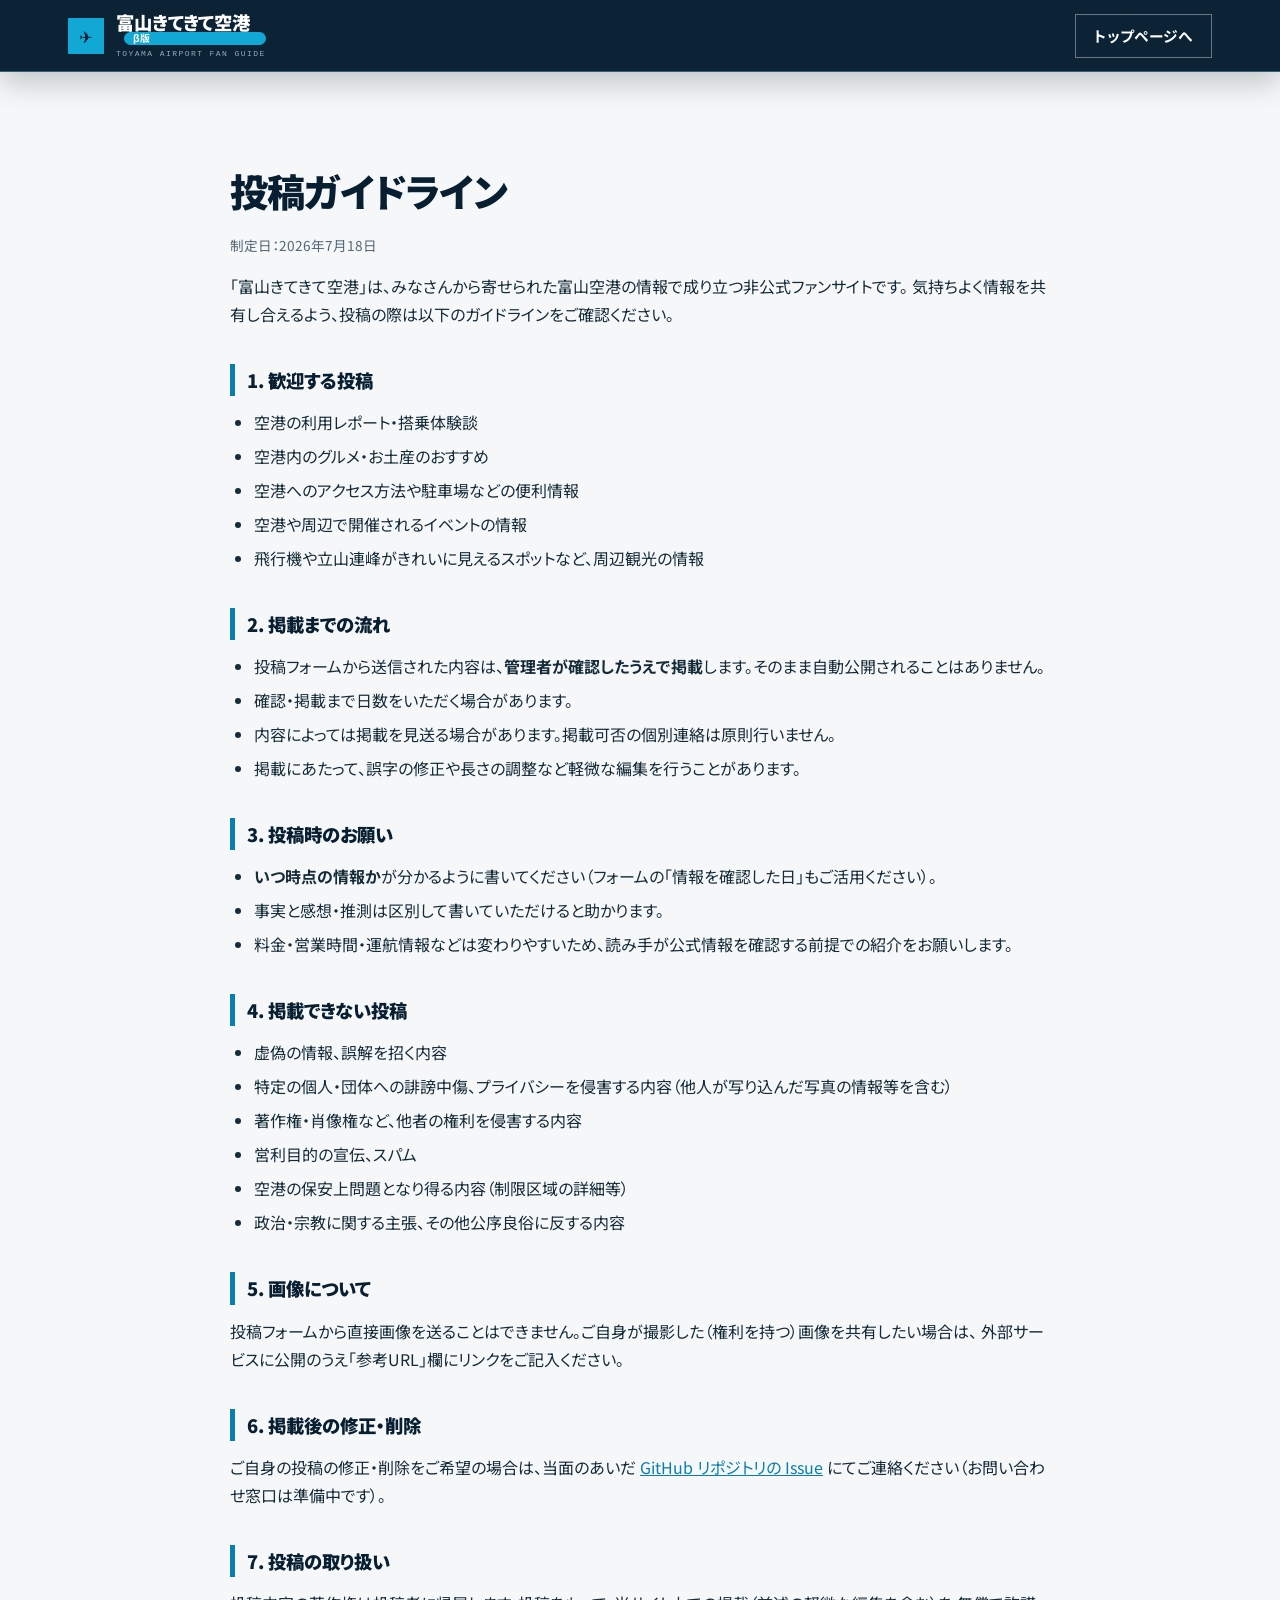
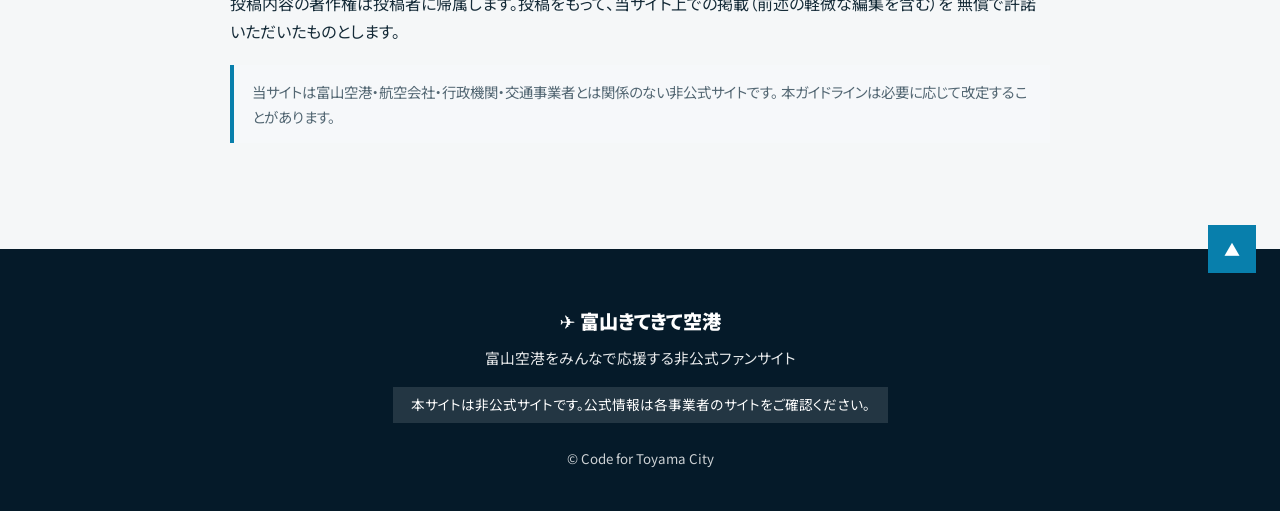
==== commit b82c6768: "サイトタイトルに「β版」表記を追加 ブラウザタブ（title/OGP）とヘッダーロゴの両方に反映。サブページも同様。  Co-Authored-By: Claude Fable 5 <noreply@" ====
--- a/guidelines.html
+++ b/guidelines.html
@@ -3,7 +3,7 @@
 <head>
   <meta charset="UTF-8">
   <meta name="viewport" content="width=device-width, initial-scale=1.0">
-  <title>投稿ガイドライン｜富山きてきて空港</title>
+  <title>投稿ガイドライン｜富山きてきて空港（β版）</title>
   <meta name="description" content="富山空港を応援する非公式ファンサイト「富山きてきて空港」の投稿ガイドラインです。投稿から掲載までの流れと、投稿時のお願いをまとめています。">
   <link rel="canonical" href="https://codefortoyama.github.io/kitekite/guidelines.html">
   <link rel="icon" href="data:image/svg+xml,%3Csvg xmlns='http://www.w3.org/2000/svg' viewBox='0 0 100 100'%3E%3Crect width='100' height='100' rx='20' fill='%232b8fd6'/%3E%3Ctext x='50' y='68' font-size='52' text-anchor='middle'%3E%E2%9C%88%EF%B8%8F%3C/text%3E%3C/svg%3E">
@@ -18,7 +18,7 @@
     <div class="header-inner">
       <a class="site-logo" href="./">
         <span class="logo-mark" aria-hidden="true">✈</span>
-        <span class="logo-copy">富山きてきて空港<small>TOYAMA AIRPORT FAN GUIDE</small></span>
+        <span class="logo-copy">富山きてきて空港<span class="beta-tag">β版</span><small>TOYAMA AIRPORT FAN GUIDE</small></span>
       </a>
       <a class="subpage-back" href="./">トップページへ</a>
     </div>
--- a/css/style.css
+++ b/css/style.css
@@ -780,243 +780,227 @@
 }
 
 /* ============================================================
-   AIRPORT TERMINAL THEME
-   案内サイン、出発便ボード、滑走路の光をモチーフにした外観
+   PROFESSIONAL AIRPORT UI
+   公共交通の案内サイトを意識した、情報密度の高い端正な外観
 ============================================================ */
 :root {
-  --sky: #087da8;
-  --sky-light: #edf4f6;
-  --deep: #082236;
-  --green: #16835d;
-  --green-light: #e6f2ed;
-  --accent: #159bc8;
-  --accent-dark: #087da8;
-  --button-sky: #159bc8;
-  --button-sky-dark: #087da8;
-  --text: #142633;
-  --text-sub: #526671;
-  --border: #cfdbdf;
+  --header-h: 72px;
+  --sky: #087fac;
+  --sky-light: #eef5f8;
+  --deep: #071f31;
+  --green: #147557;
+  --green-light: #edf5f2;
+  --accent: #12a8d6;
+  --accent-dark: #087fac;
+  --button-sky: #087fac;
+  --button-sky-dark: #066889;
+  --text: #152b38;
+  --text-sub: #536773;
+  --border: #d5e0e5;
   --radius: 0;
-  --shadow: 0 14px 36px rgba(8, 34, 54, 0.1);
+  --shadow: 0 12px 30px rgba(7, 31, 49, .08);
 }
 
 body {
-  background-color: #f6f8f8;
-  background-image: linear-gradient(rgba(8, 34, 54, .025) 1px, transparent 1px),
-                    linear-gradient(90deg, rgba(8, 34, 54, .025) 1px, transparent 1px);
-  background-size: 32px 32px;
-}
-
-/* 空港の案内サインを思わせるヘッダー */
+  background: #f5f7f8;
+  line-height: 1.75;
+  font-feature-settings: "palt" 1;
+}
+
+/* ヘッダー */
 .site-header {
-  background: rgba(7, 28, 44, .97);
-  border-bottom: 3px solid var(--accent);
-  backdrop-filter: blur(12px);
-}
-.site-header.is-scrolled { box-shadow: 0 8px 24px rgba(3, 16, 26, .25); }
-.site-logo { color: var(--white); gap: 10px; }
+  background: rgba(7, 31, 49, .98);
+  border-bottom: 1px solid rgba(127, 211, 235, .35);
+  backdrop-filter: blur(14px);
+}
+.site-header.is-scrolled { box-shadow: 0 10px 30px rgba(4, 20, 31, .22); }
+.header-inner { max-width: 1200px; padding-inline: 28px; }
+.site-logo { color: var(--white); gap: 12px; letter-spacing: .01em; }
 .site-logo:hover { color: var(--white); }
-.logo-copy { display: flex; flex-direction: column; line-height: 1.15; }
+.logo-copy { display: flex; flex-direction: column; line-height: 1.1; }
 .logo-copy small {
-  margin-top: 3px; color: #a9c4d2; font-family: ui-monospace, SFMono-Regular, Menlo, monospace;
-  font-size: .52rem; font-weight: 500; letter-spacing: .15em;
+  margin-top: 5px; color: #93adba;
+  font-family: ui-monospace, SFMono-Regular, Menlo, monospace;
+  font-size: .5rem; font-weight: 500; letter-spacing: .18em;
 }
 .logo-mark {
-  width: 38px; height: 38px; border-radius: 5px;
-  background: var(--accent); color: var(--deep); font-size: 1.15rem;
-  transform: rotate(-4deg);
-}
-.global-nav a { color: #d9e7ed; border-radius: 4px; }
-.global-nav a:hover { background: rgba(255, 255, 255, .1); color: var(--white); }
-.global-nav .nav-cta,
-.global-nav .nav-cta:hover { color: var(--white); border-radius: 4px; }
-.global-nav .nav-cta { background: var(--button-sky); }
-.global-nav .nav-cta:hover { background: var(--button-sky-dark); }
+  width: 36px; height: 36px; border-radius: 0;
+  background: var(--accent); color: var(--deep); font-size: 1rem;
+}
+.global-nav ul { gap: 2px; }
+.global-nav a {
+  color: #cbd9df; border-radius: 0; padding-inline: 16px;
+  font-size: .88rem; letter-spacing: .025em;
+}
+.global-nav a:hover { background: rgba(255, 255, 255, .07); color: var(--white); }
+.global-nav .nav-cta {
+  margin-left: 12px; padding-inline: 20px; border-radius: 0;
+  background: var(--button-sky); color: var(--white);
+}
+.global-nav .nav-cta:hover { background: var(--button-sky-dark); color: var(--white); }
 .nav-toggle-bar { background: var(--white); }
 
-/* 滑走路ヒーロー */
+/* ヒーロー */
 .hero {
-  min-height: 720px;
-  padding: calc(var(--header-h) + 58px) 20px 36px;
+  min-height: 650px;
+  padding: calc(var(--header-h) + 54px) 28px 54px;
   align-items: center;
 }
 .hero::after {
   content: ""; position: absolute; inset: 0; z-index: -1;
-  background: linear-gradient(90deg, rgba(3, 17, 28, .77) 0%, rgba(3, 17, 28, .5) 48%, rgba(3, 17, 28, .12) 100%);
+  background: linear-gradient(90deg, rgba(3, 17, 28, .9) 0%, rgba(3, 17, 28, .7) 46%, rgba(3, 17, 28, .2) 100%);
 }
 .hero-bg { background: var(--deep); }
-.hero-content {
-  display: grid; grid-template-columns: minmax(0, 1fr);
-  align-items: center;
-  padding-bottom: 0;
-}
-.hero-copy { max-width: 650px; }
-.unofficial-badge {
-  margin-bottom: 22px; padding: 5px 11px; border-radius: 3px;
-  background: var(--accent); color: var(--deep);
+.hero-content { max-width: 1200px; padding: 0; }
+.hero-copy { max-width: 660px; }
+.hero-kicker {
+  display: flex; align-items: center; gap: 14px; margin-bottom: 24px;
+  color: #a9c3cf; font-family: ui-monospace, SFMono-Regular, Menlo, monospace;
+  font-size: .72rem; font-weight: 600; letter-spacing: .14em;
+}
+.hero-kicker span {
+  padding: 5px 9px; border: 1px solid rgba(98, 205, 236, .7);
+  border-radius: 0; color: #9be3f7; letter-spacing: .08em;
+}
+.hero-title {
+  max-width: 650px; color: var(--white); line-height: 1.18;
+  font-size: clamp(2.8rem, 5vw, 4.5rem); letter-spacing: .015em;
+  text-shadow: 0 8px 30px rgba(0, 0, 0, .28);
+}
+.hero-title::after {
+  content: ""; display: block; width: 72px; height: 3px; margin-top: 25px;
+  background: var(--accent);
+}
+.hero-sub { margin-top: 23px; color: #edf7fa; font-size: 1.14rem; text-shadow: none; }
+.hero-note {
+  max-width: 580px; margin-top: 11px; padding: 0;
+  background: transparent; color: #b7c9d1; font-size: .92rem;
+}
+.hero-cta { gap: 10px; margin-top: 28px; }
+.hero .btn { min-height: 50px; padding-inline: 24px; }
+.hero .btn-primary { color: var(--white); box-shadow: none; }
+.hero .btn-secondary {
+  color: var(--white); border: 1px solid rgba(255, 255, 255, .5);
+  background: rgba(5, 25, 40, .35);
+}
+.hero .btn-secondary:hover { color: var(--white); background: rgba(255, 255, 255, .1); }
+.hero-unofficial {
+  display: flex; align-items: center; gap: 12px;
+  max-width: 560px; margin-top: 34px; padding-top: 15px;
+  border-top: 1px solid rgba(255, 255, 255, .18);
+  color: #9fb5bf; font-size: .78rem; line-height: 1.5;
+}
+.hero-unofficial span {
+  color: #79d7f0; font-family: ui-monospace, SFMono-Regular, Menlo, monospace;
+  font-size: .62rem; letter-spacing: .12em;
+}
+.hero-unofficial strong { color: #d8edf3; }
+
+/* セクション */
+.section { position: relative; padding: 92px 28px; }
+.section-inner { max-width: 1200px; }
+.section-inner-narrow { max-width: 820px; }
+.section-title {
+  align-items: center; gap: 18px; max-width: 980px;
+  color: var(--deep); font-size: clamp(1.75rem, 3vw, 2.45rem);
+  letter-spacing: -.02em;
+}
+.section-title::after { display: none; }
+.section-icon {
+  display: inline-flex; align-items: center; justify-content: center;
+  width: auto; height: auto; padding-right: 15px;
+  border-right: 2px solid var(--accent); border-radius: 0;
+  background: transparent; color: var(--accent); box-shadow: none;
   font-family: ui-monospace, SFMono-Regular, Menlo, monospace;
-  font-size: .72rem; font-weight: 900; letter-spacing: .13em;
-}
-.hero-kicker {
-  display: flex; align-items: center; gap: 14px; margin-bottom: 10px;
-  color: #8ed8f2; font-family: ui-monospace, SFMono-Regular, Menlo, monospace;
-  font-size: .82rem; font-weight: 700; letter-spacing: .14em;
-}
-.hero-kicker::before { content: ""; width: 34px; height: 2px; background: var(--accent); }
-.hero-kicker span {
-  padding: 2px 7px; border: 1px solid rgba(142, 216, 242, .45); border-radius: 3px;
-  color: #d8f4fe; letter-spacing: .08em;
-}
-.hero-title {
-  max-width: 650px; color: var(--white); line-height: 1.2;
-  font-size: clamp(2.6rem, 5.6vw, 4.8rem); letter-spacing: .035em;
-  text-shadow: 0 3px 25px rgba(0, 0, 0, .35);
-}
-.hero-title::after {
-  content: ""; display: block; width: 88px; height: 5px; margin-top: 20px;
-  background: var(--accent);
-}
-.hero-sub { margin-top: 20px; color: #e4f2f7; text-shadow: none; }
-.hero-note {
-  max-width: 600px; margin-top: 14px; padding: 0; border-radius: 0;
-  background: transparent; color: #bfd0d8;
-}
-.hero-cta { margin-top: 30px; }
-.hero .btn { border-radius: 5px; }
-.hero .btn-primary { color: var(--white); box-shadow: 0 8px 20px rgba(21, 155, 200, .3); }
-.hero .btn-secondary { color: var(--white); border-color: rgba(255, 255, 255, .65); background: rgba(5, 25, 40, .42); }
-.hero .btn-secondary:hover { color: var(--white); background: rgba(255, 255, 255, .12); }
-.hero-unofficial {
-  display: inline-flex; align-items: center; gap: 9px;
-  margin: 0 0 14px; padding: 8px 12px;
-  border: 1px solid rgba(255, 255, 255, .26);
-  background: rgba(3, 17, 28, .34);
-  color: #d6e6ee; font-size: .96rem; line-height: 1.45;
-}
-.hero-unofficial strong { color: var(--accent); }
-
-/* セクションを搭乗エリアのパネルとして統一 */
-.section { position: relative; padding-top: 96px; padding-bottom: 96px; }
-.section-title { align-items: stretch; gap: 14px; letter-spacing: .01em; }
-.section-title::after {
-  content: ""; align-self: center; flex: 1; min-width: 60px; height: 1px;
-  margin-left: 10px; background: var(--border);
-}
-.section-icon {
-  width: 48px; height: 48px; border-radius: 4px;
-  background: var(--deep); color: var(--white);
-  box-shadow: inset 0 -4px 0 var(--accent);
-}
-.section-lead { border-left: 3px solid var(--accent); padding-left: 18px; }
-.section-compare { background: #f6f8f8; }
-.section-map { background: #e6eef1; }
-.section-posts { background: #f6f8f8; }
-.section-form { background: #e9eff1; }
-.section-about { background: #dce8e6; }
-.compare-subtitle, .specs-subtitle { border-left-color: var(--accent); }
-.sample-tag { border-radius: 3px; }
-
-/* 案内板・搭乗券らしいUI */
-.compare-tabs { border-radius: 5px; background: #dfe7ea; }
-.compare-tab { border-radius: 3px; }
-.compare-table-wrap, .map-wrap, .gform-wrap { border-radius: 6px; border: 1px solid var(--border); }
-.compare-table thead th { background: var(--deep); border-right: 1px solid #29485d; }
+  font-size: .72rem; font-weight: 700; letter-spacing: .1em;
+}
+.section-lead {
+  max-width: 780px; margin-top: 18px; margin-bottom: 38px;
+  padding-left: 0; border-left: 0; color: var(--text-sub); font-size: .98rem;
+}
+.section-compare, .section-posts, .section-specs { background: #f7f9fa; }
+.section-map, .section-form { background: #eaf1f4; }
+.section-about { background: #e2ebee; }
+.compare-subtitle, .specs-subtitle {
+  margin-top: 46px; padding-left: 13px; border-left: 3px solid var(--accent);
+  color: var(--deep); letter-spacing: .01em;
+}
+.sample-tag { border-radius: 0; color: #667983; }
+
+/* データUI */
+.compare-legend { gap: 8px; padding: 12px 14px; border: 1px solid var(--border); background: #fff; }
+.legend-item { border-radius: 0; }
+.compare-tabs { padding: 4px; border: 1px solid var(--border); border-radius: 0; background: #e4ebee; }
+.compare-tab { border-radius: 0; font-size: .9rem; }
+.compare-tab.is-active { box-shadow: 0 1px 4px rgba(7, 31, 49, .12); }
+.compare-table-wrap, .map-wrap, .gform-wrap {
+  border: 1px solid var(--border); border-radius: 0; box-shadow: var(--shadow);
+}
+.compare-table thead th {
+  padding-top: 15px; padding-bottom: 15px;
+  background: var(--deep); border-right: 1px solid #29485d;
+  font-size: .78rem; letter-spacing: .04em;
+}
+.compare-table tbody th, .compare-table tbody td { padding: 16px 14px; }
+.compare-table tbody tr { transition: background .15s; }
+.compare-table tbody tr:hover { background: #edf6f9; }
 .compare-card, .post-card, .aircraft-card {
-  border-radius: 7px; border: 1px solid var(--border); box-shadow: 0 10px 28px rgba(8, 34, 54, .08);
-}
-.compare-card { position: relative; overflow: hidden; }
-.compare-card::after {
-  content: ""; position: absolute; top: 12px; right: -7px; width: 14px; height: 14px;
-  border-radius: 50%; background: #f6f8f8; border: 1px solid var(--border);
-}
-.filter-btn, .helpful-btn { border-radius: 4px; }
-.post-image-placeholder { background: linear-gradient(145deg, #092438, #17617b); color: var(--white); }
-.sample-badge, .category-badge, .adv-badge { border-radius: 3px; }
-.map-badge { border-radius: 3px; background: var(--accent); color: var(--deep); }
-.spec-item { border-radius: 5px; border-left: 4px solid var(--accent); }
+  border: 1px solid var(--border); border-radius: 0; box-shadow: 0 8px 24px rgba(7, 31, 49, .06);
+}
+.compare-card-point, .compare-disclaimer { border-radius: 0; }
+.filter-btn, .helpful-btn, .sample-badge, .category-badge, .adv-badge, .map-badge {
+  border-radius: 0;
+}
+.filter-btn { min-height: 42px; background: #fff; }
+.post-grid, .aircraft-grid { gap: 20px; }
+.post-card { transition: transform .18s, box-shadow .18s, border-color .18s; }
+.post-card:hover { transform: translateY(-3px); border-color: #b8cbd3; box-shadow: 0 14px 30px rgba(7, 31, 49, .1); }
+.post-image-placeholder { background: #0b3349; color: var(--white); }
+.map-badge { background: var(--accent); color: var(--deep); font-weight: 800; letter-spacing: .05em; }
+.spec-item { border-radius: 0; border-left: 3px solid var(--accent); }
 .spec-item dt { color: var(--deep); }
-.aircraft-art { background: linear-gradient(180deg, #d7e6eb 0%, #f4f7f8 70%, #c5d2d6 71%, #edf1f2 100%); }
-.about-links a { border-radius: 5px; border-left: 4px solid var(--accent); }
-
-.btn { border-radius: 5px; }
-.btn-primary { background: var(--button-sky); color: var(--white); box-shadow: 0 5px 16px rgba(21, 155, 200, .3); }
+.aircraft-art { background: #e4ecef; }
+.aircraft-art img { border-radius: 0; }
+.about-links a { border-radius: 0; border-left: 3px solid var(--accent); box-shadow: none; }
+.about-links a:hover { border-color: var(--accent); background: #f4fafc; }
+
+/* ボタンとフッター */
+.btn { border-radius: 0; box-shadow: none; letter-spacing: .01em; }
+.btn:hover { transform: translateY(-1px); }
+.btn-primary { background: var(--button-sky); color: var(--white); box-shadow: none; }
 .btn-primary:hover { background: var(--button-sky-dark); color: var(--white); }
-.site-footer {
-  padding-top: 70px; background-color: #061927;
-  background-image: linear-gradient(90deg, transparent 49.8%, rgba(21, 155, 200, .22) 50%, transparent 50.2%);
-}
-.site-footer::before {
-  content: "02  ·  TOY  ·  20"; position: absolute; top: 16px; left: 50%; transform: translateX(-50%);
-  color: #77909d; font-family: ui-monospace, SFMono-Regular, Menlo, monospace;
-  font-size: .68rem; letter-spacing: .28em; white-space: nowrap;
-}
-.back-to-top { border-radius: 5px; background: var(--button-sky); color: var(--white); box-shadow: 0 4px 14px rgba(21, 155, 200, .32); }
+.site-footer { padding-top: 56px; background: #051a29; }
+.site-footer::before { display: none; }
+.footer-unofficial, .back-to-top { border-radius: 0; }
+.back-to-top { background: var(--button-sky); color: var(--white); box-shadow: none; }
 .back-to-top:hover { background: var(--button-sky-dark); }
 
-/* 案内板らしい直線的なエッジ */
-.btn,
-.site-logo,
-.logo-mark,
-.global-nav a,
-.global-nav .nav-cta,
-.unofficial-badge,
-.hero-kicker span,
-.section-icon,
-.sample-tag,
-.compare-tabs,
-.compare-tab,
-.compare-table-wrap,
-.map-wrap,
-.map-badge,
-.compare-card,
-.compare-card-point,
-.compare-disclaimer,
-.post-card,
-.sample-badge,
-.category-badge,
-.adv-badge,
-.filter-btn,
-.helpful-btn,
-.gform-wrap,
-.post-form,
-.form-confirm,
-.form-success,
-.form-field input,
-.form-field select,
-.form-field textarea,
-.required-mark,
-.optional-mark,
-.form-error-summary,
-.aircraft-card,
-.spec-item,
-.specs-disclaimer,
-.posts-empty,
-.about-links a,
-.pending-tag,
-.footer-unofficial,
-.back-to-top {
-  border-radius: 0;
-}
-.compare-card::after { display: none; }
+/* 角丸を使わず、案内表示の輪郭を統一 */
+.form-field input, .form-field select, .form-field textarea,
+.post-form, .form-confirm, .form-success, .form-error-summary,
+.required-mark, .optional-mark, .specs-disclaimer, .posts-empty,
+.pending-tag { border-radius: 0; }
 
 @media (max-width: 1023px) {
-  .hero-title { font-size: clamp(2.55rem, 6.4vw, 4rem); }
+  .header-inner { padding-inline: 22px; }
+  .hero-title { font-size: clamp(2.65rem, 6.4vw, 4rem); }
 }
 
 @media (max-width: 767px) {
-  .global-nav { background: var(--deep); border-bottom: 3px solid var(--accent); }
+  .header-inner { padding-inline: 16px; }
+  .global-nav { background: var(--deep); border-bottom: 1px solid rgba(127, 211, 235, .35); }
   .global-nav a { color: var(--white); }
-  .hero { min-height: 0; padding: calc(var(--header-h) + 42px) 16px 42px; }
-  .hero::after { background: rgba(3, 17, 28, .69); }
-  .hero-content { grid-template-columns: 1fr; gap: 30px; }
-  .hero-title { font-size: clamp(2.35rem, 12vw, 3.5rem); }
-  .hero-title::after { width: 64px; height: 4px; margin-top: 16px; }
-  .hero-kicker { flex-wrap: wrap; font-size: .69rem; }
-  .hero-note { font-size: .88rem; }
-  .hero-unofficial { font-size: .9rem; margin-bottom: 12px; }
-  .section { padding-top: 70px; padding-bottom: 70px; }
-  .section-title::after { display: none; }
-  .section-lead { padding-left: 14px; }
+  .hero { min-height: 0; padding: calc(var(--header-h) + 42px) 18px 44px; }
+  .hero::after { background: rgba(3, 17, 28, .78); }
+  .hero-title { font-size: clamp(2.3rem, 11vw, 3.35rem); }
+  .hero-kicker { flex-wrap: wrap; gap: 10px; margin-bottom: 20px; font-size: .62rem; }
+  .hero-sub { font-size: 1rem; }
+  .hero-note { font-size: .85rem; }
+  .hero-unofficial { align-items: flex-start; margin-top: 28px; font-size: .72rem; }
+  .section { padding: 68px 18px; }
+  .section-title { align-items: flex-start; gap: 13px; font-size: 1.6rem; line-height: 1.4; }
+  .section-icon { margin-top: 5px; padding-right: 11px; }
+  .section-lead { margin-top: 15px; margin-bottom: 30px; }
 }
 
 /* ============================================================
@@ -1028,11 +1012,11 @@
 .subpage-back {
   display: inline-flex; align-items: center; gap: 6px;
   min-height: 44px; padding: 8px 18px;
-  border: 2px solid var(--border); border-radius: 999px;
-  color: var(--deep); text-decoration: none;
+  border: 1px solid rgba(255, 255, 255, .38); border-radius: 0;
+  color: var(--white); text-decoration: none;
   font-weight: 700; font-size: 0.92rem; white-space: nowrap;
 }
-.subpage-back:hover { border-color: var(--sky); background: var(--sky-light); }
+.subpage-back:hover { border-color: rgba(255, 255, 255, .75); background: rgba(255, 255, 255, .08); color: var(--white); }
 
 /* 文書レイアウト */
 .doc-date { color: var(--text-sub); font-size: 0.85rem; margin-bottom: 28px; }
@@ -1046,7 +1030,7 @@
 .doc li { margin-bottom: 6px; }
 .doc-note {
   background: #f6f8fa; border-left: 4px solid var(--sky);
-  padding: 14px 18px; border-radius: 0 8px 8px 0;
+  padding: 14px 18px; border-radius: 0;
   font-size: 0.9rem; color: var(--text-sub); margin: 20px 0;
 }
 
@@ -1057,7 +1041,7 @@
 }
 .link-cards a {
   display: block; min-height: 52px; padding: 14px 18px;
-  background: var(--white); border: 1px solid var(--border); border-radius: 10px;
+  background: var(--white); border: 1px solid var(--border); border-radius: 0;
   text-decoration: none; color: var(--text);
   box-shadow: 0 2px 8px rgba(15, 58, 95, 0.06);
   transition: border-color 0.15s;
@@ -1072,3 +1056,11 @@
 @media (max-width: 767px) {
   .link-cards { grid-template-columns: 1fr; }
 }
+
+/* β版バッジ（ヘッダーロゴ横） */
+.beta-tag {
+  display: inline-block; margin-left: 8px; padding: 1px 9px;
+  font-size: 0.62rem; font-weight: 700; letter-spacing: 0.05em;
+  color: var(--white); background: var(--accent);
+  border-radius: 999px; vertical-align: 2px; white-space: nowrap;
+}
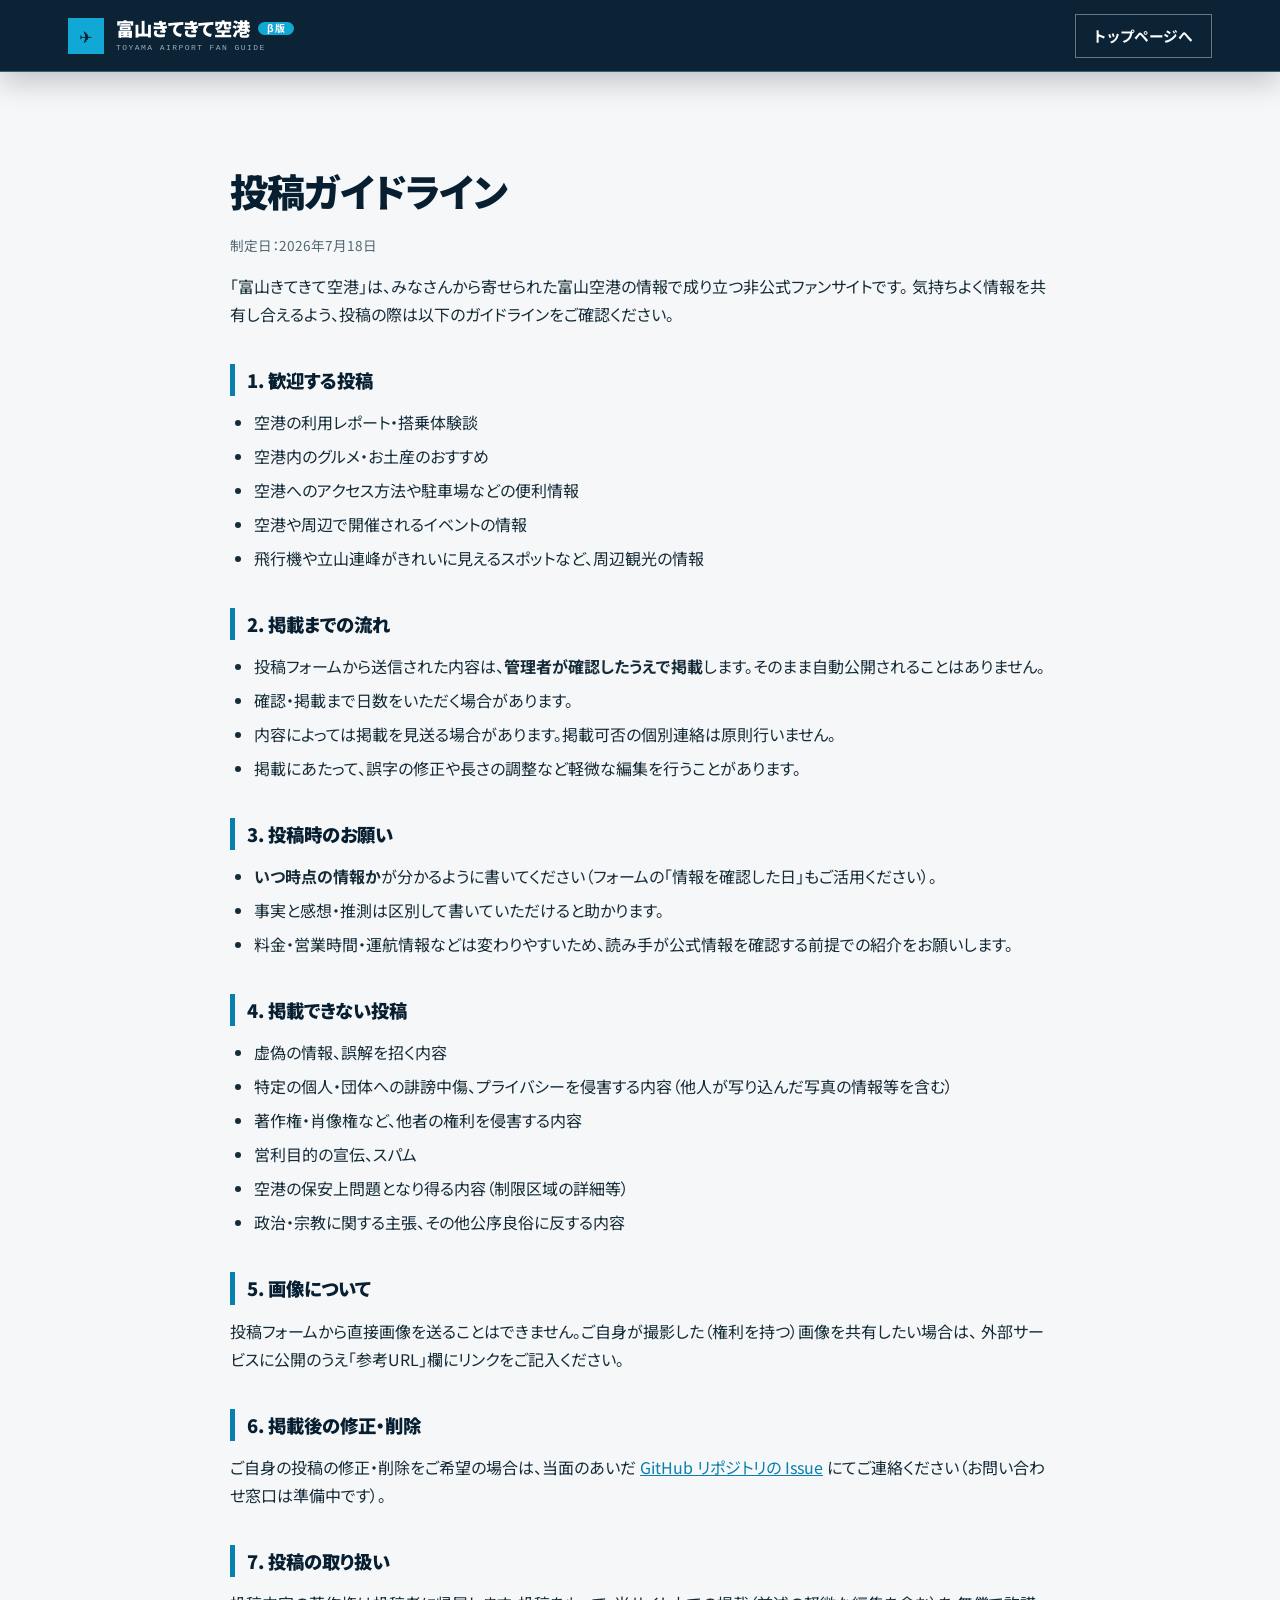
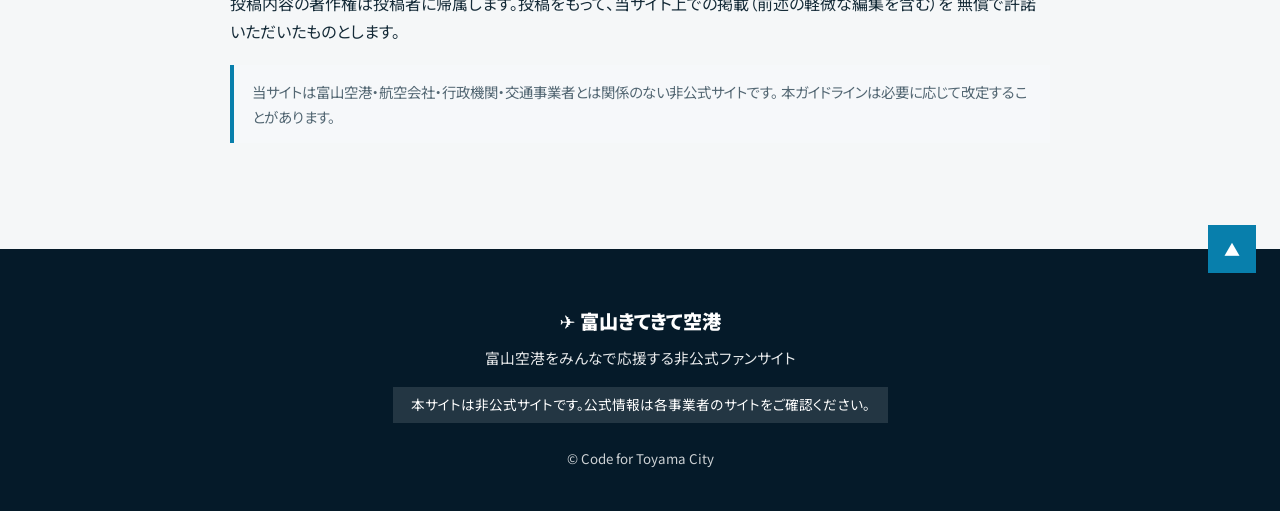
==== commit e7f4eb0c: "β版バッジをサイト名と同じ行の右側に配置 .logo-copy が縦積みflexのためバッジが改行されていた。 サイト名とバッジを .logo-name で横並びグループ化（全ページ）。  Co-Au" ====
--- a/guidelines.html
+++ b/guidelines.html
@@ -18,7 +18,7 @@
     <div class="header-inner">
       <a class="site-logo" href="./">
         <span class="logo-mark" aria-hidden="true">✈</span>
-        <span class="logo-copy">富山きてきて空港<span class="beta-tag">β版</span><small>TOYAMA AIRPORT FAN GUIDE</small></span>
+        <span class="logo-copy"><span class="logo-name">富山きてきて空港<span class="beta-tag">β版</span></span><small>TOYAMA AIRPORT FAN GUIDE</small></span>
       </a>
       <a class="subpage-back" href="./">トップページへ</a>
     </div>
--- a/css/style.css
+++ b/css/style.css
@@ -1058,9 +1058,49 @@
 }
 
 /* β版バッジ（ヘッダーロゴ横） */
+/* サイト名とβ版バッジを同じ行に横並びで配置（.logo-copy が縦積みflexのため） */
+.logo-name { display: inline-flex; align-items: center; }
 .beta-tag {
   display: inline-block; margin-left: 8px; padding: 1px 9px;
   font-size: 0.62rem; font-weight: 700; letter-spacing: 0.05em;
   color: var(--white); background: var(--accent);
-  border-radius: 999px; vertical-align: 2px; white-space: nowrap;
-}
+  border-radius: 999px; white-space: nowrap;
+}
+
+/* ============================================================
+   協力者募集
+============================================================ */
+.section-join { background: var(--green-light); }
+.join-list { margin: 0 0 16px; padding-left: 1.5em; }
+.join-list li { margin-bottom: 6px; }
+.join-cards { margin-top: 24px; }
+
+/* ============================================================
+   富山県内のアクセス
+============================================================ */
+.access-card {
+  background: var(--white); border: 1px solid var(--border);
+  border-radius: var(--radius); box-shadow: var(--shadow);
+  padding: 24px 26px;
+}
+.access-card-main { border: 2px solid var(--accent); }
+
+.access-badge {
+  display: inline-block; margin-bottom: 12px;
+  background: var(--accent); color: var(--white);
+  font-size: 0.8rem; font-weight: 700;
+  padding: 4px 14px; border-radius: 999px;
+}
+.access-card-title {
+  font-size: 1.2rem; font-weight: 900; color: var(--deep);
+  margin-bottom: 12px;
+}
+.access-points { list-style: none; padding: 0; margin: 0; }
+.access-points li {
+  position: relative; padding-left: 26px; margin-bottom: 14px;
+}
+.access-points li::before {
+  content: "✔"; position: absolute; left: 0; top: 0;
+  color: var(--green); font-weight: 700;
+}
+.access-points strong { color: var(--deep); }
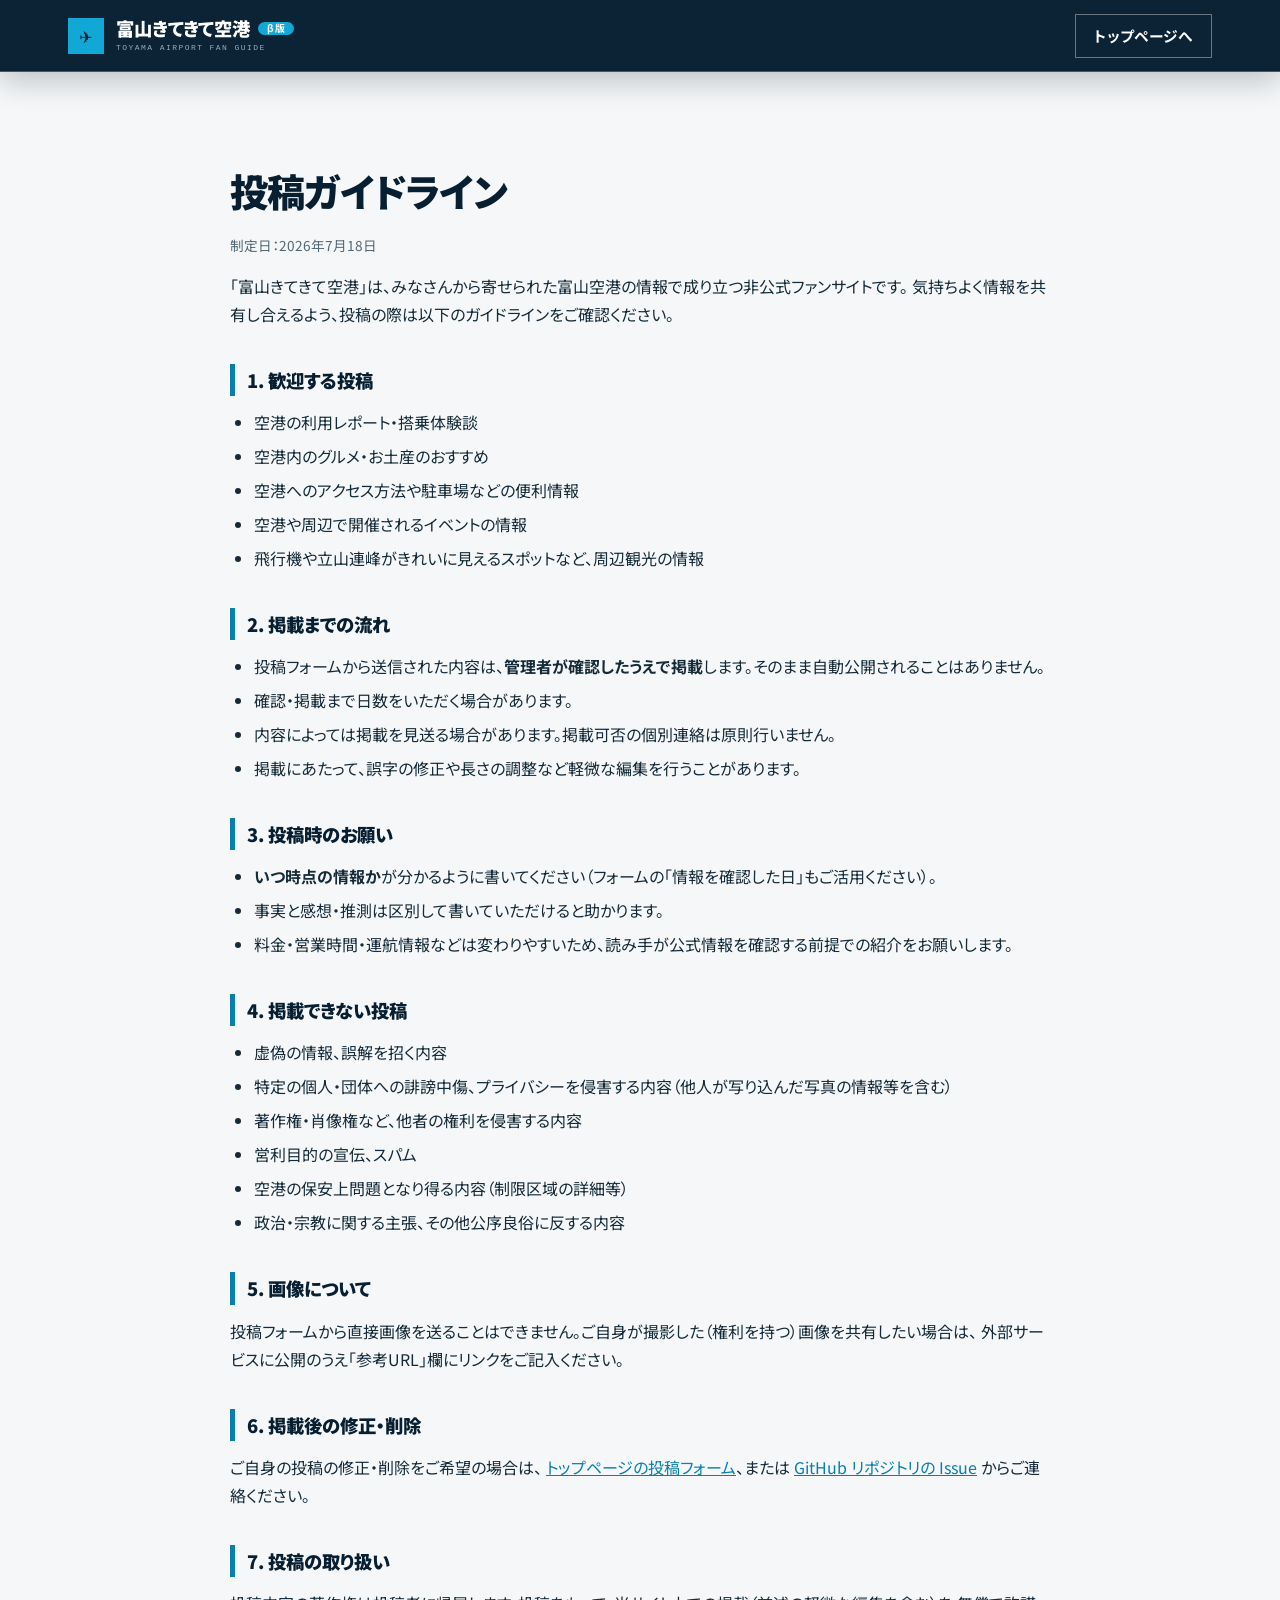
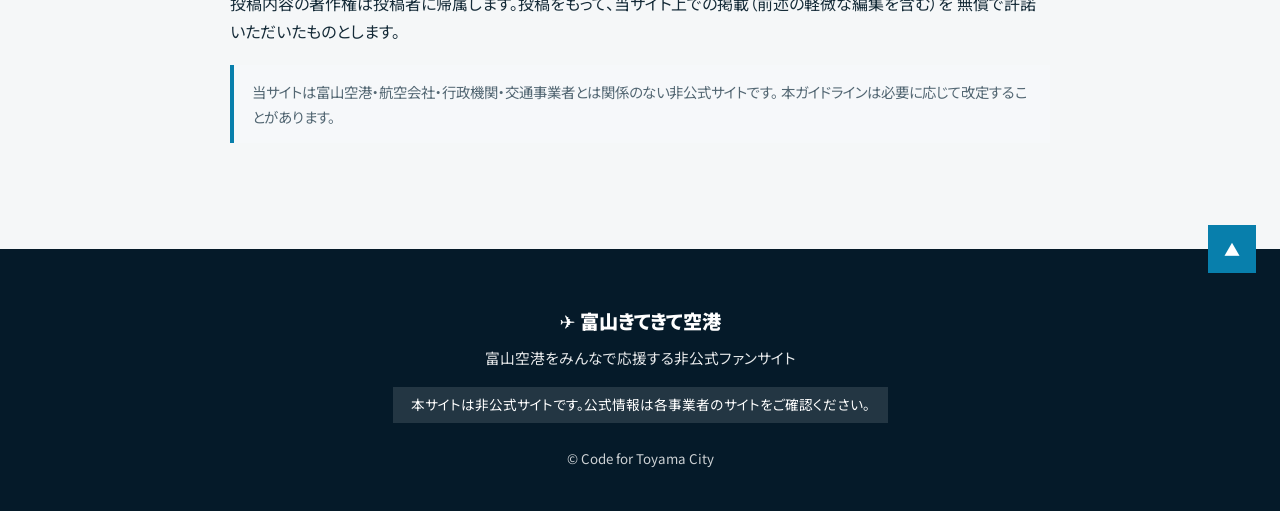
==== commit 5113e060: "お問い合わせを投稿フォーム（#submit）へのリンクに変更、準備中表記を廃止 サブページの「窓口準備中」記述も投稿フォーム案内に統一。  Co-Authored-By: Claude Fable 5" ====
--- a/guidelines.html
+++ b/guidelines.html
@@ -3,6 +3,16 @@
 <head>
   <meta charset="UTF-8">
   <meta name="viewport" content="width=device-width, initial-scale=1.0">
+
+  <!-- Google tag (gtag.js) -->
+  <script async src="https://www.googletagmanager.com/gtag/js?id=G-0SFK86LPGH"></script>
+  <script>
+    window.dataLayer = window.dataLayer || [];
+    function gtag(){dataLayer.push(arguments);}
+    gtag('js', new Date());
+
+    gtag('config', 'G-0SFK86LPGH');
+  </script>
   <title>投稿ガイドライン｜富山きてきて空港（β版）</title>
   <meta name="description" content="富山空港を応援する非公式ファンサイト「富山きてきて空港」の投稿ガイドラインです。投稿から掲載までの流れと、投稿時のお願いをまとめています。">
   <link rel="canonical" href="https://codefortoyama.github.io/kitekite/guidelines.html">
@@ -77,9 +87,10 @@
 
         <h2>6. 掲載後の修正・削除</h2>
         <p>
-          ご自身の投稿の修正・削除をご希望の場合は、当面のあいだ
+          ご自身の投稿の修正・削除をご希望の場合は、
+          <a href="./#submit">トップページの投稿フォーム</a>、または
           <a href="https://github.com/codefortoyama/kitekite/issues" target="_blank" rel="noopener noreferrer">GitHub リポジトリの Issue</a>
-          にてご連絡ください（お問い合わせ窓口は準備中です）。
+          からご連絡ください。
         </p>
 
         <h2>7. 投稿の取り扱い</h2>
--- a/css/style.css
+++ b/css/style.css
@@ -862,6 +862,13 @@
   padding: 5px 9px; border: 1px solid rgba(98, 205, 236, .7);
   border-radius: 0; color: #9be3f7; letter-spacing: .08em;
 }
+/* H1の上に置く控えめなサイト説明（H1より小さく） */
+.hero-suptitle {
+  margin-bottom: 8px;
+  font-size: clamp(0.95rem, 1.9vw, 1.3rem);
+  font-weight: 700; color: #d8edf3;
+  letter-spacing: 0.04em;
+}
 .hero-title {
   max-width: 650px; color: var(--white); line-height: 1.18;
   font-size: clamp(2.8rem, 5vw, 4.5rem); letter-spacing: .015em;
@@ -884,17 +891,22 @@
   background: rgba(5, 25, 40, .35);
 }
 .hero .btn-secondary:hover { color: var(--white); background: rgba(255, 255, 255, .1); }
-.hero-unofficial {
-  display: flex; align-items: center; gap: 12px;
-  max-width: 560px; margin-top: 34px; padding-top: 15px;
-  border-top: 1px solid rgba(255, 255, 255, .18);
-  color: #9fb5bf; font-size: .78rem; line-height: 1.5;
-}
-.hero-unofficial span {
-  color: #79d7f0; font-family: ui-monospace, SFMono-Regular, Menlo, monospace;
-  font-size: .62rem; letter-spacing: .12em;
-}
-.hero-unofficial strong { color: #d8edf3; }
+/* 非公式サイト告知バナー（ヘッダー直下・枠付きで強調） */
+.site-notice {
+  margin-top: var(--header-h); /* 固定ヘッダーの下に表示 */
+  padding: 12px 20px;
+  background: #fff7df;
+  border: 3px solid #e2a70f;
+  text-align: center;
+  font-size: 0.98rem; font-weight: 700; color: #5a4300;
+  line-height: 1.6;
+}
+.site-notice strong {
+  color: #c0392b; font-size: 1.1em;
+  padding: 0 2px;
+}
+/* バナーが固定ヘッダー分を確保済みのため、ヒーロー側の余白は縮める */
+.site-notice + main .hero { padding-top: 54px; }
 
 /* セクション */
 .section { position: relative; padding: 92px 28px; }
@@ -996,7 +1008,7 @@
   .hero-kicker { flex-wrap: wrap; gap: 10px; margin-bottom: 20px; font-size: .62rem; }
   .hero-sub { font-size: 1rem; }
   .hero-note { font-size: .85rem; }
-  .hero-unofficial { align-items: flex-start; margin-top: 28px; font-size: .72rem; }
+  .site-notice { font-size: 0.85rem; padding: 10px 14px; }
   .section { padding: 68px 18px; }
   .section-title { align-items: flex-start; gap: 13px; font-size: 1.6rem; line-height: 1.4; }
   .section-icon { margin-top: 5px; padding-right: 11px; }
@@ -1104,3 +1116,9 @@
   color: var(--green); font-weight: 700;
 }
 .access-points strong { color: var(--deep); }
+
+/* ヒーロー背景写真（object-fitで全面カバー） */
+.hero-photo {
+  width: 100%; height: 100%;
+  object-fit: cover; object-position: center;
+}
